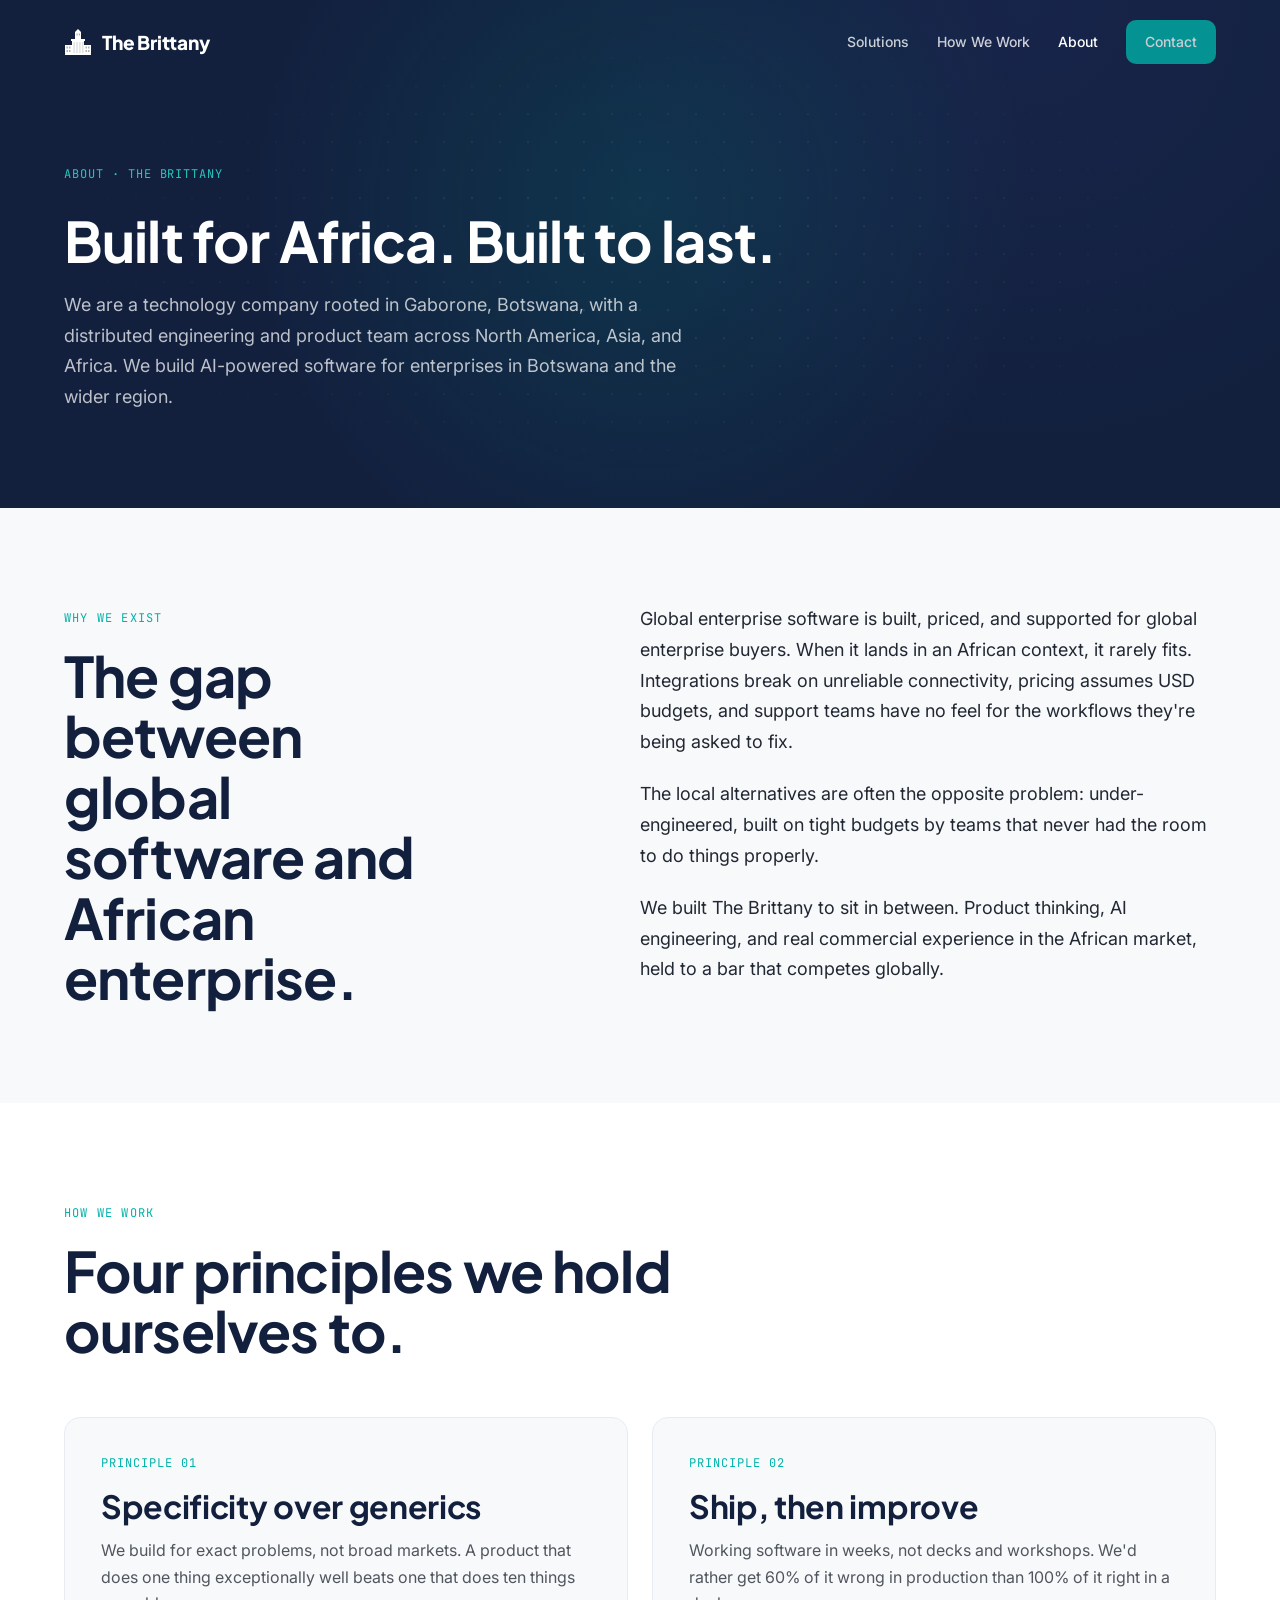
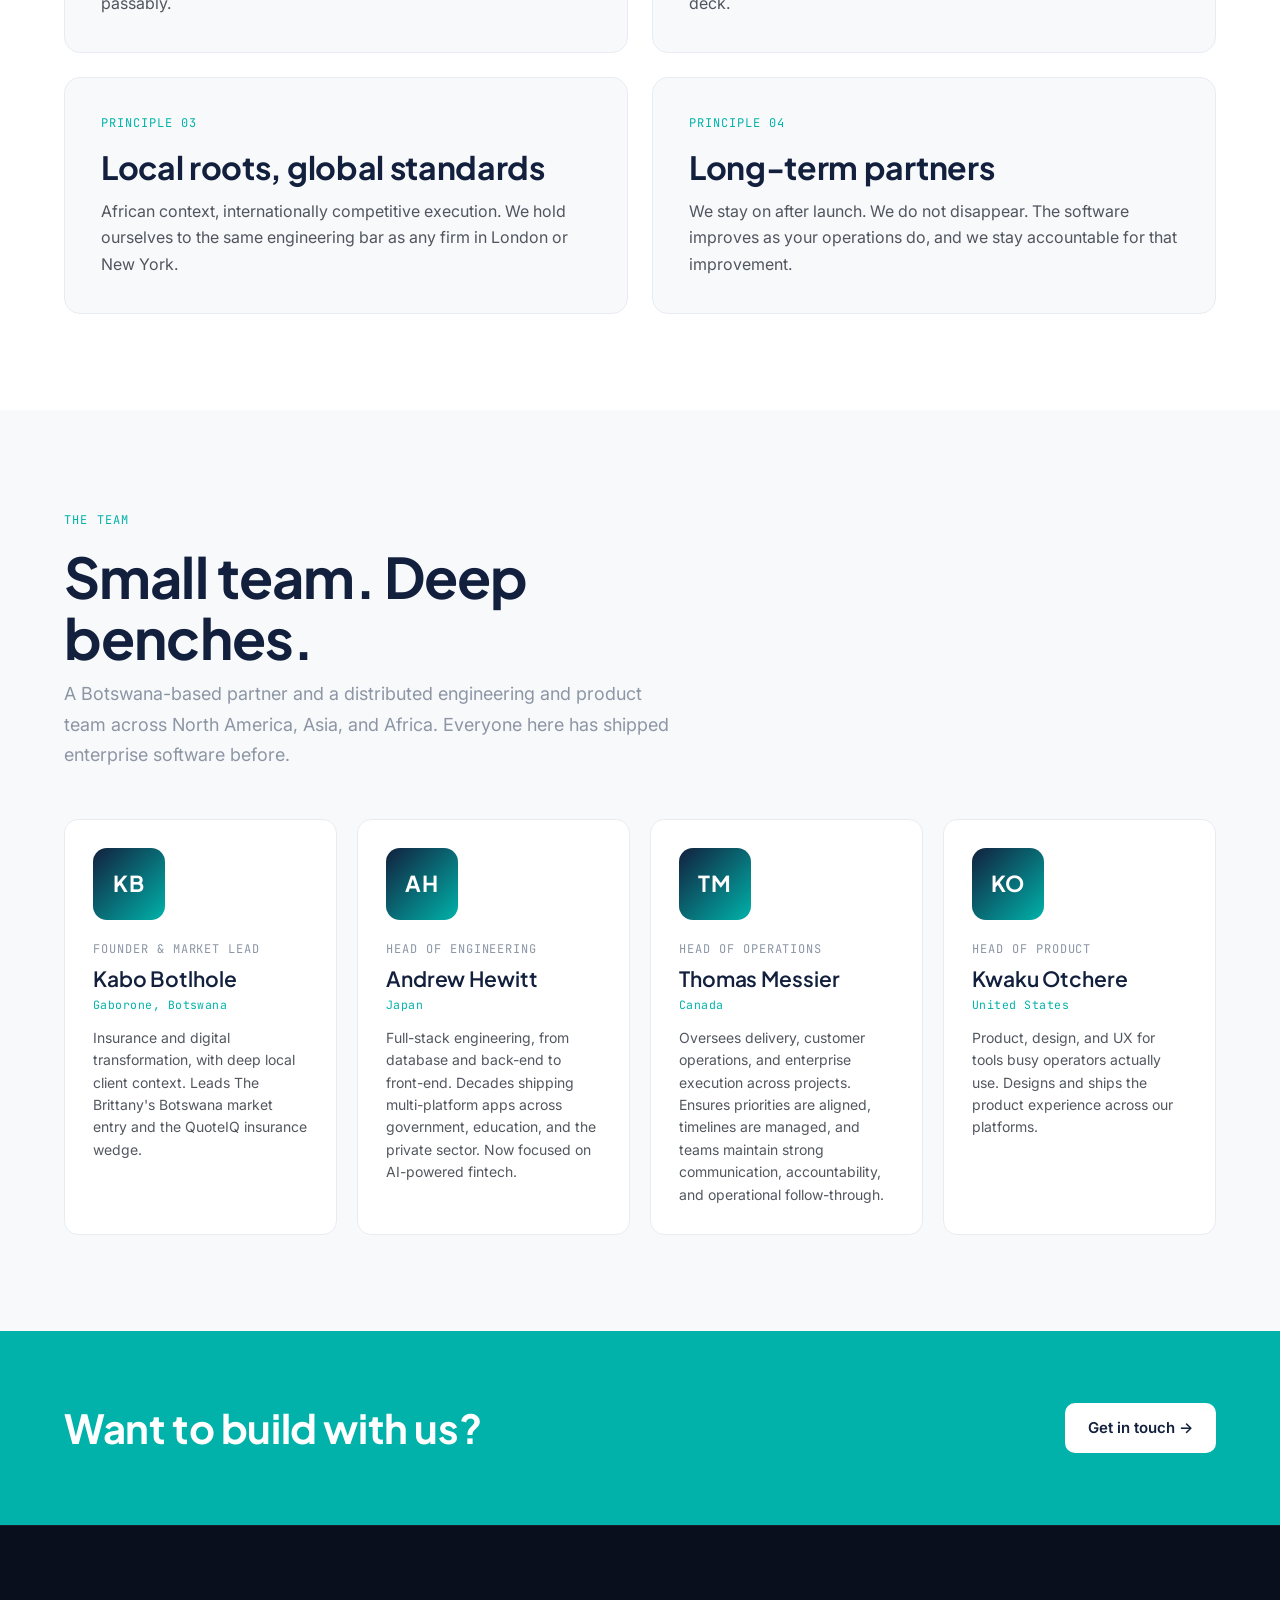
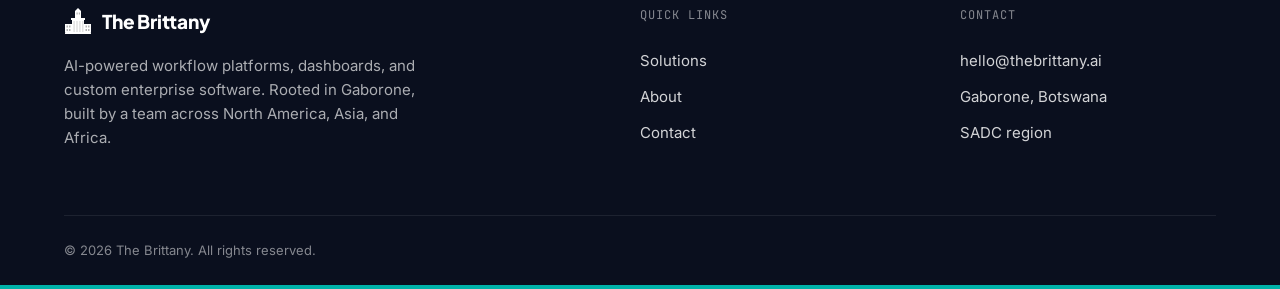
==== about/index.html @ 4e53f0f7 "convert site from in-browser jsx to static html pages" ====
<!doctype html>
<html lang="en">
<head>
<meta charset="utf-8" />
<meta name="viewport" content="width=device-width, initial-scale=1" />
<title>About | The Brittany</title>
<meta name="description" content="The Brittany is a technology company rooted in Gaborone, Botswana, with a distributed engineering and product team across North America, Asia, and Africa." />

<link rel="preconnect" href="https://fonts.googleapis.com">
<link rel="preconnect" href="https://fonts.gstatic.com" crossorigin>
<link href="https://fonts.googleapis.com/css2?family=Plus+Jakarta+Sans:wght@500;600;700;800&family=Inter:wght@400;500;600&family=JetBrains+Mono:wght@400;500&display=swap" rel="stylesheet">

<link rel="icon" href="/favicon.ico" sizes="any">
<link rel="icon" type="image/svg+xml" href="/favicon.svg">
<link rel="apple-touch-icon" href="/apple-touch-icon.png">

<link rel="stylesheet" href="/styles.css" />
<script>document.documentElement.classList.add('js');</script>
</head>
<body>
<a href="#main" class="skip-link">Skip to content</a>
<header class="navbar transparent" data-navbar>
  <div class="navbar-inner">
    <a href="/" class="nav-logo" style="white-space:nowrap"><svg width="28" height="28" viewBox="0 0 28 28" fill="none" xmlns="http://www.w3.org/2000/svg" aria-hidden="true"><rect x="1" y="25" width="26" height="2" rx="0.5" fill="currentColor"/><rect x="1" y="17" width="7" height="8" fill="currentColor"/><rect x="2.5" y="18.5" width="1.5" height="2" fill="black" opacity="0.3"/><rect x="5" y="18.5" width="1.5" height="2" fill="black" opacity="0.3"/><rect x="2.5" y="22" width="1.5" height="2" fill="black" opacity="0.3"/><rect x="5" y="22" width="1.5" height="2" fill="black" opacity="0.3"/><rect x="20" y="17" width="7" height="8" fill="currentColor"/><rect x="21.5" y="18.5" width="1.5" height="2" fill="black" opacity="0.3"/><rect x="24" y="18.5" width="1.5" height="2" fill="black" opacity="0.3"/><rect x="21.5" y="22" width="1.5" height="2" fill="black" opacity="0.3"/><rect x="24" y="22" width="1.5" height="2" fill="black" opacity="0.3"/><rect x="8" y="13" width="12" height="12" fill="currentColor"/><rect x="9.5" y="14" width="1.2" height="11" fill="black" opacity="0.15"/><rect x="12.4" y="14" width="1.2" height="11" fill="black" opacity="0.15"/><rect x="15.3" y="14" width="1.2" height="11" fill="black" opacity="0.15"/><rect x="18.2" y="14" width="1.2" height="11" fill="black" opacity="0.15"/><rect x="7" y="11" width="14" height="2" fill="currentColor"/><rect x="11" y="4" width="6" height="7" fill="currentColor"/><rect x="12.5" y="5.5" width="1.2" height="2" fill="black" opacity="0.3"/><rect x="14.8" y="5.5" width="1.2" height="2" fill="black" opacity="0.3"/><polygon points="14,1 17,4 11,4" fill="currentColor"/></svg><span>The Brittany</span></a>
    <nav class="nav-links" aria-label="Primary">
      <a href="/solutions/">Solutions</a>
      <a href="/#how">How We Work</a>
      <a href="/about/" class="active">About</a>
      <a href="/contact/" class="btn btn-primary" style="padding:10px 18px;font-size:14px">Contact</a>
    </nav>
    <button class="nav-hamburger" aria-label="Open menu" data-drawer-open><span></span><span></span><span></span></button>
  </div>
</header>
<div class="mobile-drawer" data-drawer>
  <div class="mobile-drawer-head">
    <div class="nav-logo" style="color:white"><svg width="28" height="28" viewBox="0 0 28 28" fill="none" xmlns="http://www.w3.org/2000/svg" aria-hidden="true"><rect x="1" y="25" width="26" height="2" rx="0.5" fill="currentColor"/><rect x="1" y="17" width="7" height="8" fill="currentColor"/><rect x="2.5" y="18.5" width="1.5" height="2" fill="black" opacity="0.3"/><rect x="5" y="18.5" width="1.5" height="2" fill="black" opacity="0.3"/><rect x="2.5" y="22" width="1.5" height="2" fill="black" opacity="0.3"/><rect x="5" y="22" width="1.5" height="2" fill="black" opacity="0.3"/><rect x="20" y="17" width="7" height="8" fill="currentColor"/><rect x="21.5" y="18.5" width="1.5" height="2" fill="black" opacity="0.3"/><rect x="24" y="18.5" width="1.5" height="2" fill="black" opacity="0.3"/><rect x="21.5" y="22" width="1.5" height="2" fill="black" opacity="0.3"/><rect x="24" y="22" width="1.5" height="2" fill="black" opacity="0.3"/><rect x="8" y="13" width="12" height="12" fill="currentColor"/><rect x="9.5" y="14" width="1.2" height="11" fill="black" opacity="0.15"/><rect x="12.4" y="14" width="1.2" height="11" fill="black" opacity="0.15"/><rect x="15.3" y="14" width="1.2" height="11" fill="black" opacity="0.15"/><rect x="18.2" y="14" width="1.2" height="11" fill="black" opacity="0.15"/><rect x="7" y="11" width="14" height="2" fill="currentColor"/><rect x="11" y="4" width="6" height="7" fill="currentColor"/><rect x="12.5" y="5.5" width="1.2" height="2" fill="black" opacity="0.3"/><rect x="14.8" y="5.5" width="1.2" height="2" fill="black" opacity="0.3"/><polygon points="14,1 17,4 11,4" fill="currentColor"/></svg><span>The Brittany</span></div>
    <button aria-label="Close menu" data-drawer-close style="width:36px;height:36px;color:white;font-size:22px">✕</button>
  </div>
  <nav class="mobile-drawer-nav">
    <a href="/solutions/">Solutions</a>
    <a href="/#how">How We Work</a>
    <a href="/about/">About</a>
    <a href="/contact/">Contact</a>
  </nav>
</div>
<main id="main">
<section class="bg-navy-900" style="position:relative;padding-top:160px;padding-bottom:96px;overflow:hidden">
  <div class="hero-bg"></div>
  <div class="container" style="position:relative;z-index:2">
    <div class="reveal"><span class="mono-label" style="color:var(--teal-400)">About · The Brittany</span></div>
    <div class="reveal" style="--reveal-delay:.08s"><h1 class="display-l" style="color:white;margin-top:24px;max-width:900px">Built for Africa. Built to last.</h1></div>
    <div class="reveal" style="--reveal-delay:.18s"><p class="body-l" style="color:rgba(255,255,255,0.72);max-width:640px;margin-top:20px">We are a technology company rooted in Gaborone, Botswana, with a distributed engineering and product team across North America, Asia, and Africa. We build AI-powered software for enterprises in Botswana and the wider region.</p></div>
  </div>
</section>

<section class="bg-gray-50">
  <div class="container">
    <div class="about-two-col">
      <div class="reveal">
        <div>
          <span class="eyebrow">Why we exist</span>
          <h2 class="display-l" style="color:var(--navy-900);max-width:400px">The gap between global software and African enterprise.</h2>
        </div>
      </div>
      <div class="reveal" style="--reveal-delay:.1s">
        <div style="display:flex;flex-direction:column;gap:22px">
          <p class="body-l">Global enterprise software is built, priced, and supported for global enterprise buyers. When it lands in an African context, it rarely fits. Integrations break on unreliable connectivity, pricing assumes USD budgets, and support teams have no feel for the workflows they're being asked to fix.</p>
          <p class="body-l">The local alternatives are often the opposite problem: under-engineered, built on tight budgets by teams that never had the room to do things properly.</p>
          <p class="body-l">We built The Brittany to sit in between. Product thinking, AI engineering, and real commercial experience in the African market, held to a bar that competes globally.</p>
        </div>
      </div>
    </div>
  </div>
</section>

<section class="bg-white">
  <div class="container">
    <div class="reveal">
      <span class="eyebrow">How we work</span>
      <h2 class="display-l" style="color:var(--navy-900);margin-bottom:56px;max-width:700px">Four principles we hold ourselves to.</h2>
    </div>
    <div class="values-grid">
      <div class="reveal">
        <div class="value-card">
          <div class="mono-label" style="color:var(--teal-500)">Principle 01</div>
          <h3 class="h2" style="color:var(--navy-900);margin:14px 0 12px">Specificity over generics</h3>
          <p style="color:var(--gray-800);opacity:0.78;line-height:1.65">We build for exact problems, not broad markets. A product that does one thing exceptionally well beats one that does ten things passably.</p>
        </div>
      </div>
      <div class="reveal" style="--reveal-delay:0.08s">
        <div class="value-card">
          <div class="mono-label" style="color:var(--teal-500)">Principle 02</div>
          <h3 class="h2" style="color:var(--navy-900);margin:14px 0 12px">Ship, then improve</h3>
          <p style="color:var(--gray-800);opacity:0.78;line-height:1.65">Working software in weeks, not decks and workshops. We'd rather get 60% of it wrong in production than 100% of it right in a deck.</p>
        </div>
      </div>
      <div class="reveal" style="--reveal-delay:0.16s">
        <div class="value-card">
          <div class="mono-label" style="color:var(--teal-500)">Principle 03</div>
          <h3 class="h2" style="color:var(--navy-900);margin:14px 0 12px">Local roots, global standards</h3>
          <p style="color:var(--gray-800);opacity:0.78;line-height:1.65">African context, internationally competitive execution. We hold ourselves to the same engineering bar as any firm in London or New York.</p>
        </div>
      </div>
      <div class="reveal" style="--reveal-delay:0.24s">
        <div class="value-card">
          <div class="mono-label" style="color:var(--teal-500)">Principle 04</div>
          <h3 class="h2" style="color:var(--navy-900);margin:14px 0 12px">Long-term partners</h3>
          <p style="color:var(--gray-800);opacity:0.78;line-height:1.65">We stay on after launch. We do not disappear. The software improves as your operations do, and we stay accountable for that improvement.</p>
        </div>
      </div>
    </div>
  </div>
</section>

<section class="bg-gray-50">
  <div class="container">
    <div class="reveal">
      <span class="eyebrow">The team</span>
      <h2 class="display-l" style="color:var(--navy-900);margin-bottom:12px;max-width:700px">Small team. Deep benches.</h2>
      <p class="body-l muted" style="max-width:620px;margin-bottom:48px">A Botswana-based partner and a distributed engineering and product team across North America, Asia, and Africa. Everyone here has shipped enterprise software before.</p>
    </div>
    <div class="team-grid">
      <div class="reveal">
        <div class="team-card">
          <div class="avatar" aria-hidden="true"><span>KB</span></div>
          <div class="mono-label muted" style="margin-top:20px">Founder &amp; Market Lead</div>
          <h3 class="h3" style="color:var(--navy-900);margin-top:6px;margin-bottom:4px">Kabo Botlhole</h3>
          <div style="font-family:var(--mono-font);font-size:11.5px;letter-spacing:0.04em;color:var(--teal-500);margin-bottom:12px">Gaborone, Botswana</div>
          <p style="font-size:14px;line-height:1.6;color:var(--gray-800);opacity:0.78">Insurance and digital transformation, with deep local client context. Leads The Brittany's Botswana market entry and the QuoteIQ insurance wedge.</p>
        </div>
      </div>
      <div class="reveal" style="--reveal-delay:0.06s">
        <div class="team-card">
          <div class="avatar" aria-hidden="true"><span>AH</span></div>
          <div class="mono-label muted" style="margin-top:20px">Head of Engineering</div>
          <h3 class="h3" style="color:var(--navy-900);margin-top:6px;margin-bottom:4px">Andrew Hewitt</h3>
          <div style="font-family:var(--mono-font);font-size:11.5px;letter-spacing:0.04em;color:var(--teal-500);margin-bottom:12px">Japan</div>
          <p style="font-size:14px;line-height:1.6;color:var(--gray-800);opacity:0.78">Full-stack engineering, from database and back-end to front-end. Decades shipping multi-platform apps across government, education, and the private sector. Now focused on AI-powered fintech.</p>
        </div>
      </div>
      <div class="reveal" style="--reveal-delay:0.12s">
        <div class="team-card">
          <div class="avatar" aria-hidden="true"><span>TM</span></div>
          <div class="mono-label muted" style="margin-top:20px">Head of Operations</div>
          <h3 class="h3" style="color:var(--navy-900);margin-top:6px;margin-bottom:4px">Thomas Messier</h3>
          <div style="font-family:var(--mono-font);font-size:11.5px;letter-spacing:0.04em;color:var(--teal-500);margin-bottom:12px">Canada</div>
          <p style="font-size:14px;line-height:1.6;color:var(--gray-800);opacity:0.78">Oversees delivery, customer operations, and enterprise execution across projects. Ensures priorities are aligned, timelines are managed, and teams maintain strong communication, accountability, and operational follow-through.</p>
        </div>
      </div>
      <div class="reveal" style="--reveal-delay:0.18s">
        <div class="team-card">
          <div class="avatar" aria-hidden="true"><span>KO</span></div>
          <div class="mono-label muted" style="margin-top:20px">Head of Product</div>
          <h3 class="h3" style="color:var(--navy-900);margin-top:6px;margin-bottom:4px">Kwaku Otchere</h3>
          <div style="font-family:var(--mono-font);font-size:11.5px;letter-spacing:0.04em;color:var(--teal-500);margin-bottom:12px">United States</div>
          <p style="font-size:14px;line-height:1.6;color:var(--gray-800);opacity:0.78">Product, design, and UX for tools busy operators actually use. Designs and ships the product experience across our platforms.</p>
        </div>
      </div>
    </div>
  </div>
</section>

<section class="bg-teal" style="padding:72px 0">
  <div class="container" style="display:flex;justify-content:space-between;align-items:center;flex-wrap:wrap;gap:20px">
    <div class="reveal"><h2 class="h1" style="color:white;max-width:640px">Want to build with us?</h2></div>
    <div class="reveal" style="--reveal-delay:.1s"><a href="/contact/" class="btn btn-white">Get in touch →</a></div>
  </div>
</section>
</main>
<footer class="footer">
  <div class="container">
    <div class="footer-grid">
      <div>
        <div class="nav-logo" style="color:white;margin-bottom:18px"><svg width="28" height="28" viewBox="0 0 28 28" fill="none" xmlns="http://www.w3.org/2000/svg" aria-hidden="true"><rect x="1" y="25" width="26" height="2" rx="0.5" fill="currentColor"/><rect x="1" y="17" width="7" height="8" fill="currentColor"/><rect x="2.5" y="18.5" width="1.5" height="2" fill="black" opacity="0.3"/><rect x="5" y="18.5" width="1.5" height="2" fill="black" opacity="0.3"/><rect x="2.5" y="22" width="1.5" height="2" fill="black" opacity="0.3"/><rect x="5" y="22" width="1.5" height="2" fill="black" opacity="0.3"/><rect x="20" y="17" width="7" height="8" fill="currentColor"/><rect x="21.5" y="18.5" width="1.5" height="2" fill="black" opacity="0.3"/><rect x="24" y="18.5" width="1.5" height="2" fill="black" opacity="0.3"/><rect x="21.5" y="22" width="1.5" height="2" fill="black" opacity="0.3"/><rect x="24" y="22" width="1.5" height="2" fill="black" opacity="0.3"/><rect x="8" y="13" width="12" height="12" fill="currentColor"/><rect x="9.5" y="14" width="1.2" height="11" fill="black" opacity="0.15"/><rect x="12.4" y="14" width="1.2" height="11" fill="black" opacity="0.15"/><rect x="15.3" y="14" width="1.2" height="11" fill="black" opacity="0.15"/><rect x="18.2" y="14" width="1.2" height="11" fill="black" opacity="0.15"/><rect x="7" y="11" width="14" height="2" fill="currentColor"/><rect x="11" y="4" width="6" height="7" fill="currentColor"/><rect x="12.5" y="5.5" width="1.2" height="2" fill="black" opacity="0.3"/><rect x="14.8" y="5.5" width="1.2" height="2" fill="black" opacity="0.3"/><polygon points="14,1 17,4 11,4" fill="currentColor"/></svg><span>The Brittany</span></div>
        <p style="max-width:360px;color:rgba(255,255,255,0.66);font-size:15px;line-height:1.6">AI-powered workflow platforms, dashboards, and custom enterprise software. Rooted in Gaborone, built by a team across North America, Asia, and Africa.</p>
      </div>
      <div>
        <h4>Quick Links</h4>
        <a href="/solutions/">Solutions</a>
        <a href="/about/">About</a>
        <a href="/contact/">Contact</a>
      </div>
      <div>
        <h4>Contact</h4>
        <a href="mailto:hello@thebrittany.ai">hello@thebrittany.ai</a>
        <div style="padding:6px 0;font-size:15px;color:rgba(255,255,255,0.82)">Gaborone, Botswana</div>
        <div style="padding:6px 0;font-size:15px;color:rgba(255,255,255,0.82)">SADC region</div>
      </div>
    </div>
    <div class="footer-bottom"><span>© 2026 The Brittany. All rights reserved.</span></div>
  </div>
  <div class="footer-accent-line"></div>
</footer>
<script src="/assets/site.js" defer></script>
</body>
</html>
---- styles.css ----
/* The Brittany — thebrittany.ai */
:root {
  --navy-950: #0A0F1E;
  --navy-900: #12203E;
  --navy-700: #1E3A5F;
  --teal-500: #00B2A9;
  --teal-400: #26C6BC;
  --teal-100: #E0F7F6;
  --amber-500: #E68C1E;
  --violet-500: #5856D6;
  --green-500: #2D9B5A;
  --gray-50: #F8F9FB;
  --gray-100: #E8ECF2;
  --gray-400: #8C96A5;
  --gray-800: #222833;
  --white: #FFFFFF;

  --display-font: 'Plus Jakarta Sans', -apple-system, system-ui, sans-serif;
  --body-font: 'Inter', -apple-system, system-ui, sans-serif;
  --mono-font: 'JetBrains Mono', ui-monospace, 'SF Mono', Menlo, monospace;
}

* { box-sizing: border-box; margin: 0; padding: 0; }

html { scroll-behavior: smooth; }

body {
  font-family: var(--body-font);
  font-size: 16px;
  line-height: 1.6;
  color: var(--gray-800);
  background: var(--white);
  -webkit-font-smoothing: antialiased;
  -moz-osx-font-smoothing: grayscale;
}

a { color: inherit; text-decoration: none; }
button { font-family: inherit; border: none; background: none; cursor: pointer; color: inherit; }
input, textarea, select { font-family: inherit; font-size: inherit; color: inherit; }
img { max-width: 100%; display: block; }

/* Typography */
.mono-label {
  font-family: var(--mono-font);
  font-size: 12px;
  letter-spacing: 0.08em;
  text-transform: uppercase;
  font-weight: 400;
}

.display-xl {
  font-family: var(--display-font);
  font-weight: 800;
  font-size: clamp(44px, 7vw, 88px);
  line-height: 1.04;
  letter-spacing: -0.02em;
}
.display-l {
  font-family: var(--display-font);
  font-weight: 700;
  font-size: clamp(36px, 5vw, 56px);
  line-height: 1.08;
  letter-spacing: -0.015em;
}
.h1 {
  font-family: var(--display-font);
  font-weight: 700;
  font-size: clamp(30px, 3.5vw, 40px);
  line-height: 1.15;
  letter-spacing: -0.01em;
}
.h2 {
  font-family: var(--display-font);
  font-weight: 700;
  font-size: clamp(24px, 2.6vw, 32px);
  line-height: 1.2;
  letter-spacing: -0.01em;
}
.h3 {
  font-family: var(--display-font);
  font-weight: 600;
  font-size: 21px;
  line-height: 1.3;
  letter-spacing: -0.005em;
}
.body-l { font-size: 18px; line-height: 1.7; }

/* Layout */
.container {
  max-width: 1200px;
  margin: 0 auto;
  padding: 0 24px;
}
@media (min-width: 768px) { .container { padding: 0 48px; } }
@media (min-width: 1280px) { .container { padding: 0 24px; } }

section { padding: 64px 0; }
@media (min-width: 768px) { section { padding: 96px 0; } }

/* Surfaces */
.bg-navy-950 { background: var(--navy-950); color: var(--white); }
.bg-navy-900 { background: var(--navy-900); color: var(--white); }
.bg-navy-700 { background: var(--navy-700); color: var(--white); }
.bg-gray-50 { background: var(--gray-50); }
.bg-white { background: var(--white); }
.bg-teal { background: var(--teal-500); color: var(--white); }

/* Buttons */
.btn {
  display: inline-flex;
  align-items: center;
  gap: 8px;
  padding: 12px 22px;
  border-radius: 10px;
  font-weight: 600;
  font-size: 15px;
  transition: transform .2s ease-out, background-color .2s ease-out, color .2s ease-out, border-color .2s ease-out, box-shadow .2s ease-out;
  cursor: pointer;
  white-space: nowrap;
  border: 1px solid transparent;
}
.btn:active { transform: scale(0.98); }
.btn-primary {
  background: var(--teal-500);
  color: var(--white);
}
.btn-primary:hover { background: var(--teal-400); transform: scale(1.02); }
.btn-secondary {
  border: 1px solid rgba(255,255,255,0.18);
  color: var(--white);
  background: transparent;
}
.btn-secondary:hover { background: rgba(255,255,255,0.06); transform: scale(1.02); }
.btn-secondary-light {
  border: 1px solid var(--gray-100);
  color: var(--navy-900);
  background: transparent;
}
.btn-secondary-light:hover { background: var(--gray-50); }
.btn-white {
  background: var(--white);
  color: var(--navy-900);
}
.btn-white:hover { transform: scale(1.02); }
.btn-ghost {
  color: var(--teal-500);
  padding: 0;
  background: transparent;
}
.btn-ghost:hover { color: var(--teal-400); }

/* Chips */
.chip {
  display: inline-flex;
  align-items: center;
  gap: 6px;
  padding: 6px 12px;
  border-radius: 999px;
  font-family: var(--mono-font);
  font-size: 11.5px;
  letter-spacing: 0.06em;
  text-transform: uppercase;
  background: rgba(255,255,255,0.06);
  border: 1px solid rgba(255,255,255,0.1);
  color: rgba(255,255,255,0.78);
}
.chip .dot {
  width: 6px; height: 6px; border-radius: 50%;
}

/* Cards */
.card {
  background: var(--white);
  border: 1px solid var(--gray-100);
  border-radius: 16px;
  padding: 32px;
  transition: transform .25s ease-out, box-shadow .25s ease-out, border-color .25s ease-out;
  box-shadow: 0 1px 2px rgba(10,15,30,0.04);
}
.card:hover { box-shadow: 0 18px 40px -20px rgba(10,15,30,0.22); transform: translateY(-2px); }

/* Navbar */
.navbar {
  position: fixed; top: 0; left: 0; right: 0;
  z-index: 100;
  transition: background-color .3s ease-out, backdrop-filter .3s ease-out, border-color .3s ease-out, color .3s ease-out;
  border-bottom: 1px solid transparent;
}
.navbar-inner {
  max-width: 1200px;
  margin: 0 auto;
  padding: 18px 24px;
  display: flex;
  align-items: center;
  justify-content: space-between;
}
@media (min-width: 768px) { .navbar-inner { padding: 20px 48px; } }
@media (min-width: 1280px) { .navbar-inner { padding: 20px 24px; } }

.navbar.transparent { color: var(--white); }
.navbar.solid {
  background: rgba(255,255,255,0.86);
  backdrop-filter: saturate(180%) blur(14px);
  -webkit-backdrop-filter: saturate(180%) blur(14px);
  border-bottom-color: var(--gray-100);
  color: var(--navy-900);
}

.nav-logo {
  font-family: var(--display-font);
  font-weight: 800;
  font-size: 19px;
  letter-spacing: -0.01em;
  display: inline-flex; align-items: center; gap: 10px;
}
.nav-logo-mark {
  width: 22px; height: 22px; border-radius: 6px;
  background: var(--teal-500);
  position: relative;
}
.nav-logo-mark::after {
  content: ""; position: absolute; inset: 5px;
  border-radius: 3px; background: var(--navy-950);
}
.navbar.solid .nav-logo-mark::after { background: var(--navy-950); }

.nav-links {
  display: none;
  gap: 28px;
  align-items: center;
}
@media (min-width: 768px) { .nav-links { display: flex; } }
.nav-links a {
  font-size: 14px;
  font-weight: 500;
  opacity: 0.78;
  transition: opacity .2s;
}
.nav-links a:hover { opacity: 1; }
.nav-links a.active { opacity: 1; }

.nav-hamburger {
  display: inline-flex; flex-direction: column; gap: 5px;
  width: 36px; height: 36px;
  align-items: center; justify-content: center;
}
@media (min-width: 768px) { .nav-hamburger { display: none; } }
.nav-hamburger span { display: block; width: 20px; height: 1.5px; background: currentColor; transition: transform .3s, opacity .3s; }

/* Mobile drawer */
.mobile-drawer {
  position: fixed; inset: 0;
  background: var(--navy-950); color: var(--white);
  z-index: 200;
  display: flex; flex-direction: column;
  padding: 24px;
  transform: translateY(-100%);
  transition: transform .35s ease-out;
}
.mobile-drawer.open { transform: translateY(0); }
.mobile-drawer-head {
  display: flex; justify-content: space-between; align-items: center;
  margin-bottom: 48px;
}
.mobile-drawer-nav {
  display: flex; flex-direction: column; gap: 24px;
}
.mobile-drawer-nav a {
  font-family: var(--display-font);
  font-weight: 600;
  font-size: 32px;
}

/* Footer */
.footer {
  background: var(--navy-950);
  color: rgba(255,255,255,0.72);
  padding: 80px 0 0;
  border-top: 1px solid rgba(255,255,255,0.06);
}
.footer-grid {
  display: grid;
  grid-template-columns: 1fr;
  gap: 48px;
  padding-bottom: 64px;
}
@media (min-width: 768px) {
  .footer-grid { grid-template-columns: 2fr 1fr 1fr; gap: 64px; }
}
.footer h4 {
  font-family: var(--mono-font);
  font-size: 12px;
  letter-spacing: 0.08em;
  text-transform: uppercase;
  color: rgba(255,255,255,0.5);
  margin-bottom: 18px;
  font-weight: 400;
}
.footer a { color: rgba(255,255,255,0.82); display: block; padding: 6px 0; font-size: 15px; }
.footer a:hover { color: var(--teal-400); }
.footer-bottom {
  border-top: 1px solid rgba(255,255,255,0.08);
  padding: 24px 0;
  display: flex; justify-content: space-between; align-items: center;
  flex-wrap: wrap; gap: 12px;
  font-size: 13px;
  color: rgba(255,255,255,0.5);
}
.footer-accent-line {
  height: 4px;
  background: var(--teal-500);
}

/* Dot grid hero background */
.hero-bg {
  position: absolute; inset: 0;
  pointer-events: none;
  background:
    radial-gradient(circle at 50% 40%, rgba(0,178,169,0.14), transparent 55%),
    radial-gradient(circle at 80% 0%, rgba(88,86,214,0.08), transparent 40%);
  overflow: hidden;
}
.hero-bg::before {
  content: "";
  position: absolute; inset: 0;
  background-image: radial-gradient(rgba(255,255,255,0.08) 1px, transparent 1px);
  background-size: 28px 28px;
  background-position: center;
  mask-image: radial-gradient(ellipse at center, black 20%, transparent 70%);
  -webkit-mask-image: radial-gradient(ellipse at center, black 20%, transparent 70%);
}

/* Reveal animations — only hidden when JS is active, so content stays
   visible if JS fails or is disabled (progressive enhancement). */
.js .reveal {
  opacity: 0;
  transform: translateY(24px);
  transition: opacity .7s ease-out, transform .7s ease-out;
  transition-delay: var(--reveal-delay, 0s);
}
.js .reveal.in { opacity: 1; transform: translateY(0); }

@media (prefers-reduced-motion: reduce) {
  .reveal { opacity: 1; transform: none; transition: none; }
  * { animation: none !important; transition: none !important; }
}

/* Utility */
.eyebrow {
  font-family: var(--mono-font);
  font-size: 12px;
  letter-spacing: 0.1em;
  text-transform: uppercase;
  color: var(--teal-500);
  margin-bottom: 16px;
  display: inline-block;
}
.eyebrow.light { color: var(--teal-400); }

.muted { color: var(--gray-400); }
.muted-light { color: rgba(255,255,255,0.62); }

/* Forms */
.form-field { display: flex; flex-direction: column; gap: 6px; margin-bottom: 18px; }
.form-field label {
  font-family: var(--mono-font);
  font-size: 11px;
  letter-spacing: 0.08em;
  text-transform: uppercase;
  color: var(--gray-400);
  font-weight: 500;
}
.form-field input, .form-field textarea, .form-field select {
  border: 1px solid var(--gray-100);
  border-radius: 10px;
  padding: 14px 16px;
  background: var(--white);
  font-size: 15px;
  color: var(--gray-800);
  transition: border-color .2s, box-shadow .2s;
  outline: none;
}
.form-field textarea { min-height: 140px; resize: vertical; }
.form-field input:focus, .form-field textarea:focus, .form-field select:focus {
  border-color: var(--teal-500);
  box-shadow: 0 0 0 3px rgba(0,178,169,0.15);
}
.form-field .err {
  color: #C0392B;
  font-size: 12.5px;
  font-family: var(--mono-font);
}

/* Selections */
::selection { background: var(--teal-500); color: white; }

/* Skip link */
.skip-link {
  position: absolute;
  left: -9999px;
  top: 0;
  background: var(--navy-950);
  color: var(--white);
  padding: 12px 16px;
  z-index: 999;
}
.skip-link:focus { left: 8px; top: 8px; }

/* ============================================================
   Page components — moved out of the old in-JSX <style> blocks
   ============================================================ */

/* Home — proof strip */
.proof-strip { display: flex; flex-wrap: wrap; align-items: center; justify-content: center; gap: 12px 18px; }
.proof-item { color: rgba(255,255,255,0.82); letter-spacing: 0.06em; white-space: nowrap; }
.proof-sep { color: var(--teal-500); }

/* Home — problem */
.problem-grid { display: grid; grid-template-columns: 1fr; gap: 48px; }
@media (min-width: 900px) { .problem-grid { grid-template-columns: 1fr 1.1fr; gap: 96px; } }

/* Home — solutions */
.solutions-grid { display: grid; grid-template-columns: 1fr; gap: 20px; }
@media (min-width: 900px) { .solutions-grid { grid-template-columns: 1fr 1fr; gap: 24px; } }
.hoverable-card:hover { transform: translateY(-3px); }
.dont-see {
  margin-top: 48px; padding: 36px;
  border: 1px solid var(--gray-100); border-radius: 16px;
  background: var(--gray-50);
  display: flex; flex-direction: column; gap: 24px; align-items: flex-start;
}
@media (min-width: 800px) {
  .dont-see { flex-direction: row; justify-content: space-between; align-items: center; padding: 40px 44px; }
}

/* Home — selected work */
.work-grid { display: grid; grid-template-columns: 1fr; gap: 20px; margin-top: 56px; }
@media (min-width: 900px) {
  .work-grid { grid-template-columns: 1fr 1fr; gap: 24px; }
  .work-card.featured { grid-column: 1 / -1; }
}
.work-card {
  background: var(--gray-50); border: 1px solid var(--gray-100);
  border-radius: 16px; padding: 32px; height: 100%;
  display: flex; flex-direction: column;
}
.work-card.featured { background: white; border-color: var(--teal-100); box-shadow: 0 18px 40px -28px rgba(0,178,169,0.4); }
.work-card-head { display: flex; align-items: center; gap: 12px; }
.work-flag {
  font-family: var(--mono-font); font-size: 10.5px; letter-spacing: 0.08em;
  text-transform: uppercase; color: var(--teal-500); background: var(--teal-100);
  padding: 4px 9px; border-radius: 999px;
}
.work-row { margin-bottom: 16px; }
.work-row-label {
  display: block; font-family: var(--mono-font); font-size: 11px;
  letter-spacing: 0.08em; text-transform: uppercase; color: var(--gray-400); margin-bottom: 5px;
}
.work-row p { color: var(--gray-800); opacity: 0.84; font-size: 14.5px; line-height: 1.6; }
.work-chips { display: flex; flex-wrap: wrap; gap: 8px; margin: 4px 0 20px; }
.work-chip {
  font-family: var(--mono-font); font-size: 11.5px; letter-spacing: 0.03em;
  padding: 6px 10px; border-radius: 6px; border: 1px solid var(--gray-100);
  background: white; color: var(--gray-800);
}
.work-proof {
  margin-top: auto; padding-top: 18px; border-top: 1px solid var(--gray-100);
  font-size: 13.5px; line-height: 1.6; color: var(--gray-400); font-style: italic;
}

/* Home — how we work */
.stepper { display: grid; grid-template-columns: 1fr; gap: 28px; }
@media (min-width: 900px) { .stepper { grid-template-columns: repeat(5, 1fr); gap: 20px; } }
.step { position: relative; padding-top: 20px; }
.step::before { content: ""; position: absolute; top: 0; left: 0; right: 0; height: 1px; background: rgba(255,255,255,0.14); }
.step::after { content: ""; position: absolute; top: -3px; left: 0; width: 28px; height: 5px; background: var(--teal-500); }
.step-num { color: var(--teal-400); letter-spacing: 0.14em; }

/* Home — stats */
.stats-grid { display: grid; grid-template-columns: 1fr 1fr; gap: 32px; border-top: 1px solid var(--gray-100); padding-top: 48px; }
@media (min-width: 900px) { .stats-grid { grid-template-columns: repeat(4, 1fr); gap: 40px; } }
.stat-cell { border-left: 1px solid var(--gray-100); padding-left: 20px; text-align: center; }
.stat-cell:first-child { border-left: none; padding-left: 0; }
@media (max-width: 899px) { .stat-cell:nth-child(3) { border-left: none; padding-left: 0; } }
.stat-num {
  font-family: var(--display-font); font-weight: 700;
  font-size: clamp(40px, 5.4vw, 64px); line-height: 1;
  color: var(--teal-500); letter-spacing: -0.015em;
}

/* Home — CTA grid */
#cta-grid { display: grid; grid-template-columns: 1fr; gap: 32px; align-items: center; }
@media (min-width: 900px) { #cta-grid { grid-template-columns: 1.4fr 1fr; } }

/* Solutions overview — blocks */
.solution-block-grid { display: grid; grid-template-columns: 1fr; gap: 56px; }
@media (min-width: 1000px) { .solution-block-grid { grid-template-columns: 0.9fr 1.3fr; gap: 96px; } }
.flow-row { display: grid; grid-template-columns: 1fr 1fr; gap: 20px; position: relative; }
@media (min-width: 700px) { .flow-row { grid-template-columns: repeat(4, 1fr); gap: 14px; } }
.flow-step { position: relative; padding-top: 18px; border-top: 1px solid var(--gray-100); }
.bg-navy-900 .flow-step, .bg-navy-950 .flow-step { border-top-color: rgba(255,255,255,0.12); }
.flow-step .flow-num { font-family: var(--mono-font); font-size: 12px; letter-spacing: 0.1em; margin-bottom: 8px; font-weight: 500; }
.flow-step .flow-title { font-family: var(--display-font); font-weight: 600; font-size: 16px; margin-bottom: 6px; }
.flow-step .flow-desc { font-size: 13px; line-height: 1.55; }
.flow-arrow { display: none; position: absolute; right: -11px; top: 30px; opacity: 0.35; }

/* Solution detail */
.detail-two-col { display: grid; grid-template-columns: 1fr; gap: 48px; }
@media (min-width: 900px) { .detail-two-col { grid-template-columns: 1fr 1.3fr; gap: 80px; } }
.detail-flow { display: grid; grid-template-columns: 1fr; gap: 18px; }
@media (min-width: 700px) { .detail-flow { grid-template-columns: repeat(4, 1fr); gap: 18px; } }
.detail-flow-card { padding: 28px; border: 1px solid var(--gray-100); background: white; border-radius: 14px; height: 100%; }
.detail-three-col { display: grid; grid-template-columns: 1fr; gap: 18px; }
@media (min-width: 800px) { .detail-three-col { grid-template-columns: repeat(3, 1fr); gap: 20px; } }
.detail-info-card { padding: 28px; background: var(--gray-50); border-radius: 14px; height: 100%; }
.proofpoint-grid { display: grid; grid-template-columns: 1fr; gap: 40px; }
@media (min-width: 900px) { .proofpoint-grid { grid-template-columns: 1.1fr 0.9fr; gap: 72px; align-items: start; } }

/* About */
.about-two-col { display: grid; grid-template-columns: 1fr; gap: 48px; }
@media (min-width: 900px) { .about-two-col { grid-template-columns: 1fr 1.2fr; gap: 96px; } }
.values-grid { display: grid; grid-template-columns: 1fr; gap: 20px; }
@media (min-width: 800px) { .values-grid { grid-template-columns: 1fr 1fr; gap: 24px; } }
.value-card { padding: 36px; border: 1px solid var(--gray-100); border-radius: 16px; background: var(--gray-50); height: 100%; }
.team-grid { display: grid; grid-template-columns: 1fr 1fr; gap: 20px; }
@media (min-width: 800px) { .team-grid { grid-template-columns: repeat(4, 1fr); } }
.team-card { padding: 28px; background: white; border: 1px solid var(--gray-100); border-radius: 14px; display: flex; flex-direction: column; height: 100%; }
.avatar {
  width: 72px; height: 72px; border-radius: 14px;
  background: linear-gradient(135deg, var(--navy-900), var(--teal-500));
  display: flex; align-items: center; justify-content: center;
  color: white; font-family: var(--display-font); font-weight: 700; font-size: 22px; letter-spacing: 0.04em;
}

/* Contact */
.contact-grid { display: grid; grid-template-columns: 1fr; gap: 56px; padding-bottom: 40px; }
@media (min-width: 900px) { .contact-grid { grid-template-columns: 1fr 1.2fr; gap: 80px; } }
.contact-form-wrap {
  background: white; border: 1px solid var(--gray-100);
  border-radius: 16px; padding: 36px; box-shadow: 0 1px 2px rgba(10,15,30,0.04);
}
.name-row { display: grid; grid-template-columns: 1fr 1fr; gap: 16px; }
@media (max-width: 500px) { .name-row { grid-template-columns: 1fr; } }

/* Page transition */
.page-transition { animation: pageIn .4s ease-out; }
@keyframes pageIn {
  from { opacity: 0; transform: translateY(8px); }
  to { opacity: 1; transform: translateY(0); }
}
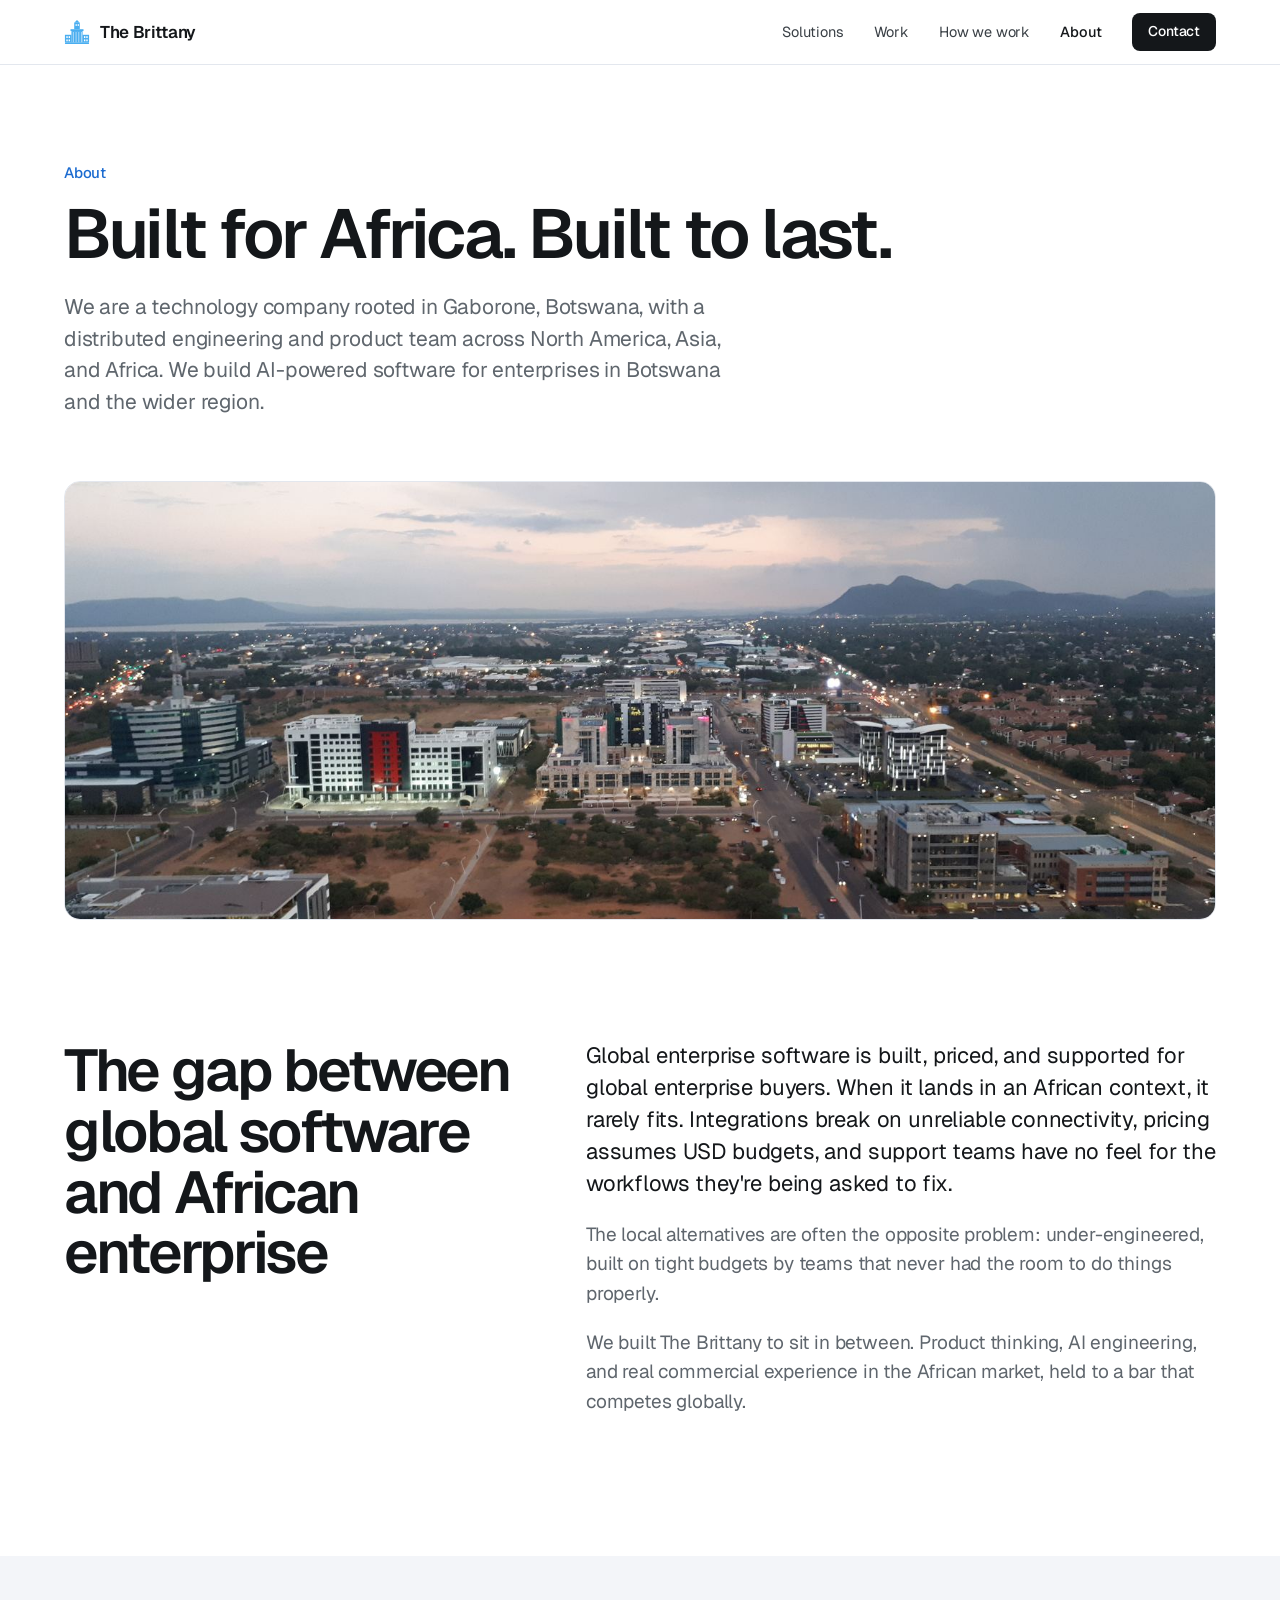
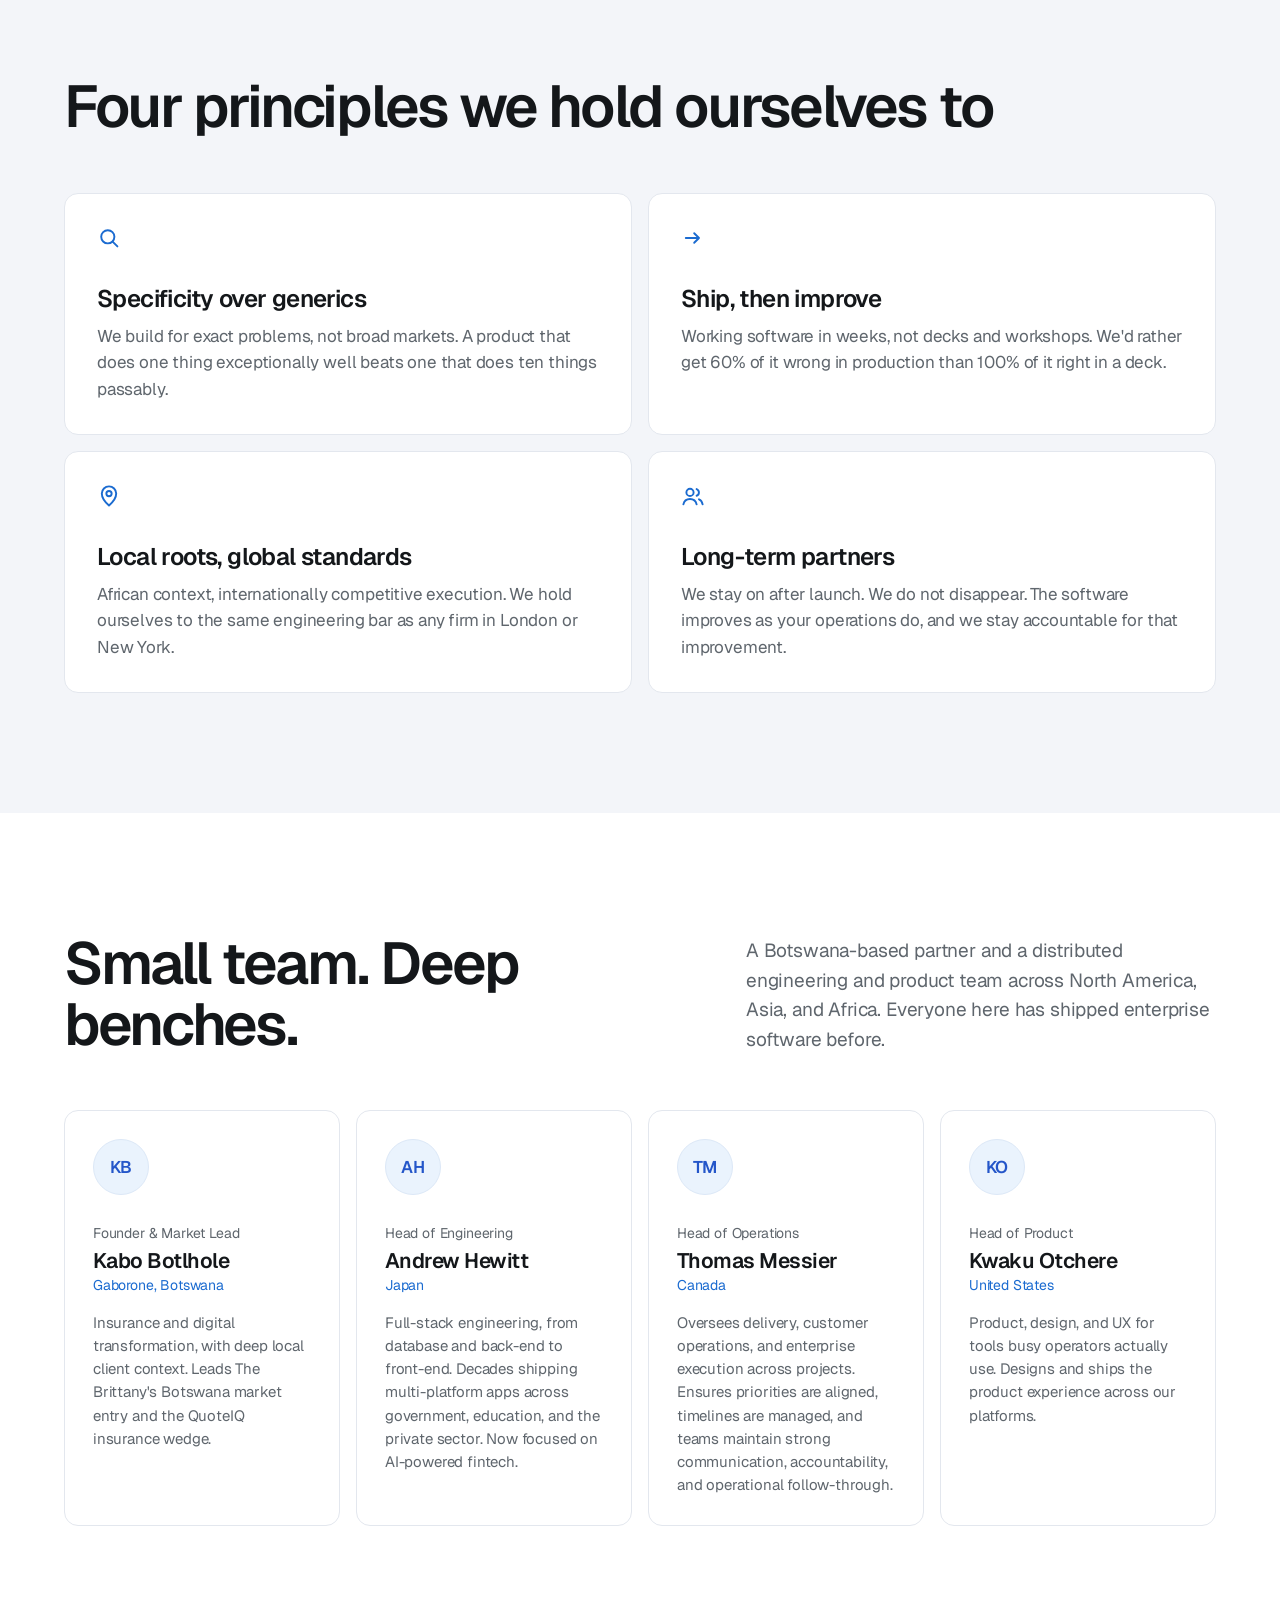
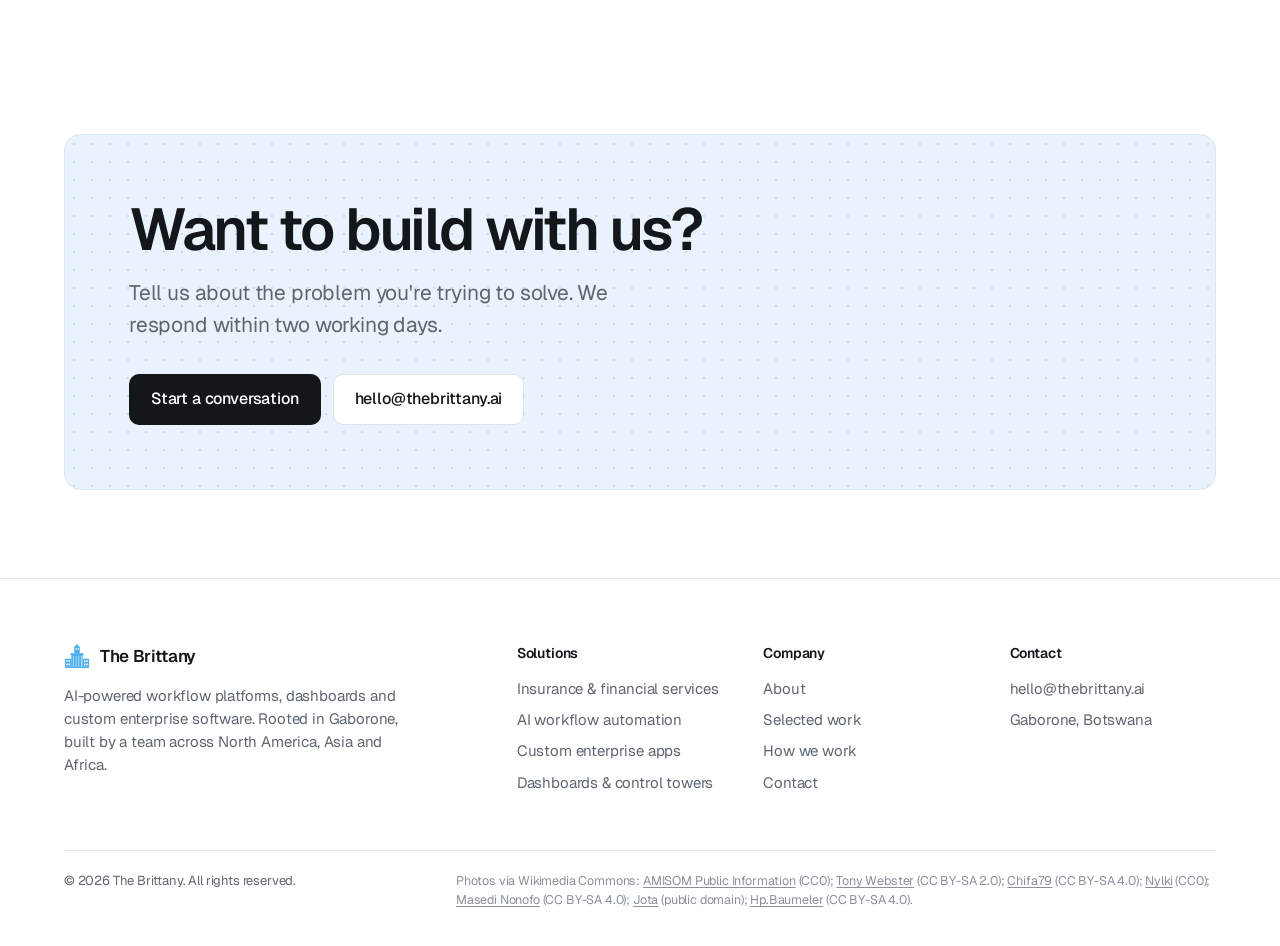
==== commit 10838116: "Redesign site with light, flat, product-led look New visual system across all pages: light sky-blue " ====
--- a/about/index.html
+++ b/about/index.html
@@ -5,192 +5,91 @@
 <meta name="viewport" content="width=device-width, initial-scale=1" />
 <title>About | The Brittany</title>
 <meta name="description" content="The Brittany is a technology company rooted in Gaborone, Botswana, with a distributed engineering and product team across North America, Asia, and Africa." />
+<meta name="theme-color" content="#ffffff" />
 
 <link rel="preconnect" href="https://fonts.googleapis.com">
 <link rel="preconnect" href="https://fonts.gstatic.com" crossorigin>
-<link href="https://fonts.googleapis.com/css2?family=Plus+Jakarta+Sans:wght@500;600;700;800&family=Inter:wght@400;500;600&family=JetBrains+Mono:wght@400;500&display=swap" rel="stylesheet">
+<link href="https://fonts.googleapis.com/css2?family=Geist:wght@400..700&family=Inter:wght@400..700&display=swap" rel="stylesheet">
 
 <link rel="icon" href="/favicon.ico" sizes="any">
 <link rel="icon" type="image/svg+xml" href="/favicon.svg">
 <link rel="apple-touch-icon" href="/apple-touch-icon.png">
 
 <link rel="stylesheet" href="/styles.css" />
-<script>document.documentElement.classList.add('js');</script>
+<script src="/assets/site.js" defer></script>
 </head>
 <body>
 <a href="#main" class="skip-link">Skip to content</a>
-<header class="navbar transparent" data-navbar>
-  <div class="navbar-inner">
-    <a href="/" class="nav-logo" style="white-space:nowrap"><svg width="28" height="28" viewBox="0 0 28 28" fill="none" xmlns="http://www.w3.org/2000/svg" aria-hidden="true"><rect x="1" y="25" width="26" height="2" rx="0.5" fill="currentColor"/><rect x="1" y="17" width="7" height="8" fill="currentColor"/><rect x="2.5" y="18.5" width="1.5" height="2" fill="black" opacity="0.3"/><rect x="5" y="18.5" width="1.5" height="2" fill="black" opacity="0.3"/><rect x="2.5" y="22" width="1.5" height="2" fill="black" opacity="0.3"/><rect x="5" y="22" width="1.5" height="2" fill="black" opacity="0.3"/><rect x="20" y="17" width="7" height="8" fill="currentColor"/><rect x="21.5" y="18.5" width="1.5" height="2" fill="black" opacity="0.3"/><rect x="24" y="18.5" width="1.5" height="2" fill="black" opacity="0.3"/><rect x="21.5" y="22" width="1.5" height="2" fill="black" opacity="0.3"/><rect x="24" y="22" width="1.5" height="2" fill="black" opacity="0.3"/><rect x="8" y="13" width="12" height="12" fill="currentColor"/><rect x="9.5" y="14" width="1.2" height="11" fill="black" opacity="0.15"/><rect x="12.4" y="14" width="1.2" height="11" fill="black" opacity="0.15"/><rect x="15.3" y="14" width="1.2" height="11" fill="black" opacity="0.15"/><rect x="18.2" y="14" width="1.2" height="11" fill="black" opacity="0.15"/><rect x="7" y="11" width="14" height="2" fill="currentColor"/><rect x="11" y="4" width="6" height="7" fill="currentColor"/><rect x="12.5" y="5.5" width="1.2" height="2" fill="black" opacity="0.3"/><rect x="14.8" y="5.5" width="1.2" height="2" fill="black" opacity="0.3"/><polygon points="14,1 17,4 11,4" fill="currentColor"/></svg><span>The Brittany</span></a>
-    <nav class="nav-links" aria-label="Primary">
-      <a href="/solutions/">Solutions</a>
-      <a href="/#how">How We Work</a>
-      <a href="/about/" class="active">About</a>
-      <a href="/contact/" class="btn btn-primary" style="padding:10px 18px;font-size:14px">Contact</a>
-    </nav>
-    <button class="nav-hamburger" aria-label="Open menu" data-drawer-open><span></span><span></span><span></span></button>
+<header class="nav">
+  <div class="container">
+    <a class="logo" href="/" aria-label="The Brittany home"><svg class="mark" width="26" height="26" viewBox="0 0 28 28" aria-hidden="true"><rect x="1" y="25" width="26" height="2" rx=".5" fill="currentColor"/><rect x="1" y="17" width="7" height="8" fill="currentColor"/><rect x="2.5" y="18.5" width="1.5" height="2" fill="#fff" opacity="1"/><rect x="5" y="18.5" width="1.5" height="2" fill="#fff" opacity="1"/><rect x="2.5" y="22" width="1.5" height="2" fill="#fff" opacity="1"/><rect x="5" y="22" width="1.5" height="2" fill="#fff" opacity="1"/><rect x="20" y="17" width="7" height="8" fill="currentColor"/><rect x="21.5" y="18.5" width="1.5" height="2" fill="#fff" opacity="1"/><rect x="24" y="18.5" width="1.5" height="2" fill="#fff" opacity="1"/><rect x="21.5" y="22" width="1.5" height="2" fill="#fff" opacity="1"/><rect x="24" y="22" width="1.5" height="2" fill="#fff" opacity="1"/><rect x="8" y="13" width="12" height="12" fill="currentColor"/><rect x="9.5" y="14" width="1.2" height="11" fill="#fff" opacity="0.5"/><rect x="12.4" y="14" width="1.2" height="11" fill="#fff" opacity="0.5"/><rect x="15.3" y="14" width="1.2" height="11" fill="#fff" opacity="0.5"/><rect x="18.2" y="14" width="1.2" height="11" fill="#fff" opacity="0.5"/><rect x="7" y="11" width="14" height="2" fill="currentColor"/><rect x="11" y="4" width="6" height="7" fill="currentColor"/><rect x="12.5" y="5.5" width="1.2" height="2" fill="#fff" opacity="1"/><rect x="14.8" y="5.5" width="1.2" height="2" fill="#fff" opacity="1"/><polygon points="14,1 17,4 11,4" fill="currentColor"/></svg><span>The Brittany</span></a>
+    <nav class="nav-links" aria-label="Primary"><a href="/solutions/">Solutions</a><a href="/#work">Work</a><a href="/#how">How we work</a><a href="/about/" aria-current="page">About</a><a class="btn btn-sm" href="/contact/">Contact</a></nav>
+    <button class="nav-toggle" type="button" aria-label="Open menu" aria-expanded="false" data-drawer-open><span></span></button>
   </div>
 </header>
-<div class="mobile-drawer" data-drawer>
-  <div class="mobile-drawer-head">
-    <div class="nav-logo" style="color:white"><svg width="28" height="28" viewBox="0 0 28 28" fill="none" xmlns="http://www.w3.org/2000/svg" aria-hidden="true"><rect x="1" y="25" width="26" height="2" rx="0.5" fill="currentColor"/><rect x="1" y="17" width="7" height="8" fill="currentColor"/><rect x="2.5" y="18.5" width="1.5" height="2" fill="black" opacity="0.3"/><rect x="5" y="18.5" width="1.5" height="2" fill="black" opacity="0.3"/><rect x="2.5" y="22" width="1.5" height="2" fill="black" opacity="0.3"/><rect x="5" y="22" width="1.5" height="2" fill="black" opacity="0.3"/><rect x="20" y="17" width="7" height="8" fill="currentColor"/><rect x="21.5" y="18.5" width="1.5" height="2" fill="black" opacity="0.3"/><rect x="24" y="18.5" width="1.5" height="2" fill="black" opacity="0.3"/><rect x="21.5" y="22" width="1.5" height="2" fill="black" opacity="0.3"/><rect x="24" y="22" width="1.5" height="2" fill="black" opacity="0.3"/><rect x="8" y="13" width="12" height="12" fill="currentColor"/><rect x="9.5" y="14" width="1.2" height="11" fill="black" opacity="0.15"/><rect x="12.4" y="14" width="1.2" height="11" fill="black" opacity="0.15"/><rect x="15.3" y="14" width="1.2" height="11" fill="black" opacity="0.15"/><rect x="18.2" y="14" width="1.2" height="11" fill="black" opacity="0.15"/><rect x="7" y="11" width="14" height="2" fill="currentColor"/><rect x="11" y="4" width="6" height="7" fill="currentColor"/><rect x="12.5" y="5.5" width="1.2" height="2" fill="black" opacity="0.3"/><rect x="14.8" y="5.5" width="1.2" height="2" fill="black" opacity="0.3"/><polygon points="14,1 17,4 11,4" fill="currentColor"/></svg><span>The Brittany</span></div>
-    <button aria-label="Close menu" data-drawer-close style="width:36px;height:36px;color:white;font-size:22px">✕</button>
-  </div>
-  <nav class="mobile-drawer-nav">
-    <a href="/solutions/">Solutions</a>
-    <a href="/#how">How We Work</a>
-    <a href="/about/">About</a>
-    <a href="/contact/">Contact</a>
+<div class="drawer" data-drawer role="dialog" aria-modal="true" aria-label="Menu">
+  <div class="drawer-head"><a class="logo" href="/"><svg class="mark" width="26" height="26" viewBox="0 0 28 28" aria-hidden="true"><rect x="1" y="25" width="26" height="2" rx=".5" fill="currentColor"/><rect x="1" y="17" width="7" height="8" fill="currentColor"/><rect x="2.5" y="18.5" width="1.5" height="2" fill="#fff" opacity="1"/><rect x="5" y="18.5" width="1.5" height="2" fill="#fff" opacity="1"/><rect x="2.5" y="22" width="1.5" height="2" fill="#fff" opacity="1"/><rect x="5" y="22" width="1.5" height="2" fill="#fff" opacity="1"/><rect x="20" y="17" width="7" height="8" fill="currentColor"/><rect x="21.5" y="18.5" width="1.5" height="2" fill="#fff" opacity="1"/><rect x="24" y="18.5" width="1.5" height="2" fill="#fff" opacity="1"/><rect x="21.5" y="22" width="1.5" height="2" fill="#fff" opacity="1"/><rect x="24" y="22" width="1.5" height="2" fill="#fff" opacity="1"/><rect x="8" y="13" width="12" height="12" fill="currentColor"/><rect x="9.5" y="14" width="1.2" height="11" fill="#fff" opacity="0.5"/><rect x="12.4" y="14" width="1.2" height="11" fill="#fff" opacity="0.5"/><rect x="15.3" y="14" width="1.2" height="11" fill="#fff" opacity="0.5"/><rect x="18.2" y="14" width="1.2" height="11" fill="#fff" opacity="0.5"/><rect x="7" y="11" width="14" height="2" fill="currentColor"/><rect x="11" y="4" width="6" height="7" fill="currentColor"/><rect x="12.5" y="5.5" width="1.2" height="2" fill="#fff" opacity="1"/><rect x="14.8" y="5.5" width="1.2" height="2" fill="#fff" opacity="1"/><polygon points="14,1 17,4 11,4" fill="currentColor"/></svg><span>The Brittany</span></a><button class="drawer-close" type="button" aria-label="Close menu" data-drawer-close>&times;</button></div>
+  <nav aria-label="Mobile">
+    <a href="/solutions/">Solutions</a><a href="/#work">Work</a><a href="/#how">How we work</a><a href="/about/">About</a>
   </nav>
+  <a class="btn" href="/contact/">Contact us</a>
 </div>
 <main id="main">
-<section class="bg-navy-900" style="position:relative;padding-top:160px;padding-bottom:96px;overflow:hidden">
-  <div class="hero-bg"></div>
-  <div class="container" style="position:relative;z-index:2">
-    <div class="reveal"><span class="mono-label" style="color:var(--teal-400)">About · The Brittany</span></div>
-    <div class="reveal" style="--reveal-delay:.08s"><h1 class="display-l" style="color:white;margin-top:24px;max-width:900px">Built for Africa. Built to last.</h1></div>
-    <div class="reveal" style="--reveal-delay:.18s"><p class="body-l" style="color:rgba(255,255,255,0.72);max-width:640px;margin-top:20px">We are a technology company rooted in Gaborone, Botswana, with a distributed engineering and product team across North America, Asia, and Africa. We build AI-powered software for enterprises in Botswana and the wider region.</p></div>
+<section class="page-hero">
+  <div class="container">
+    <span class="label">About</span>
+    <h1 class="display">Built for Africa. Built to last.</h1>
+    <p class="lead">We are a technology company rooted in Gaborone, Botswana, with a distributed engineering and product team across North America, Asia, and Africa. We build AI-powered software for enterprises in Botswana and the wider region.</p>
+    <div class="wide-photo"><img src="/assets/img/cbd-aerial.jpg" alt="Gaborone's new central business district from above"></div>
   </div>
 </section>
 
-<section class="bg-gray-50">
-  <div class="container">
-    <div class="about-two-col">
-      <div class="reveal">
-        <div>
-          <span class="eyebrow">Why we exist</span>
-          <h2 class="display-l" style="color:var(--navy-900);max-width:400px">The gap between global software and African enterprise.</h2>
-        </div>
-      </div>
-      <div class="reveal" style="--reveal-delay:.1s">
-        <div style="display:flex;flex-direction:column;gap:22px">
-          <p class="body-l">Global enterprise software is built, priced, and supported for global enterprise buyers. When it lands in an African context, it rarely fits. Integrations break on unreliable connectivity, pricing assumes USD budgets, and support teams have no feel for the workflows they're being asked to fix.</p>
-          <p class="body-l">The local alternatives are often the opposite problem: under-engineered, built on tight budgets by teams that never had the room to do things properly.</p>
-          <p class="body-l">We built The Brittany to sit in between. Product thinking, AI engineering, and real commercial experience in the African market, held to a bar that competes globally.</p>
-        </div>
-      </div>
+<section class="section">
+  <div class="container two-col">
+    <h2 class="h1">The gap between global software and African enterprise</h2>
+    <div class="body">
+      <p>Global enterprise software is built, priced, and supported for global enterprise buyers. When it lands in an African context, it rarely fits. Integrations break on unreliable connectivity, pricing assumes USD budgets, and support teams have no feel for the workflows they're being asked to fix.</p>
+      <p>The local alternatives are often the opposite problem: under-engineered, built on tight budgets by teams that never had the room to do things properly.</p>
+      <p>We built The Brittany to sit in between. Product thinking, AI engineering, and real commercial experience in the African market, held to a bar that competes globally.</p>
     </div>
   </div>
 </section>
 
-<section class="bg-white">
+<section class="section bg-mist">
   <div class="container">
-    <div class="reveal">
-      <span class="eyebrow">How we work</span>
-      <h2 class="display-l" style="color:var(--navy-900);margin-bottom:56px;max-width:700px">Four principles we hold ourselves to.</h2>
-    </div>
-    <div class="values-grid">
-      <div class="reveal">
-        <div class="value-card">
-          <div class="mono-label" style="color:var(--teal-500)">Principle 01</div>
-          <h3 class="h2" style="color:var(--navy-900);margin:14px 0 12px">Specificity over generics</h3>
-          <p style="color:var(--gray-800);opacity:0.78;line-height:1.65">We build for exact problems, not broad markets. A product that does one thing exceptionally well beats one that does ten things passably.</p>
-        </div>
-      </div>
-      <div class="reveal" style="--reveal-delay:0.08s">
-        <div class="value-card">
-          <div class="mono-label" style="color:var(--teal-500)">Principle 02</div>
-          <h3 class="h2" style="color:var(--navy-900);margin:14px 0 12px">Ship, then improve</h3>
-          <p style="color:var(--gray-800);opacity:0.78;line-height:1.65">Working software in weeks, not decks and workshops. We'd rather get 60% of it wrong in production than 100% of it right in a deck.</p>
-        </div>
-      </div>
-      <div class="reveal" style="--reveal-delay:0.16s">
-        <div class="value-card">
-          <div class="mono-label" style="color:var(--teal-500)">Principle 03</div>
-          <h3 class="h2" style="color:var(--navy-900);margin:14px 0 12px">Local roots, global standards</h3>
-          <p style="color:var(--gray-800);opacity:0.78;line-height:1.65">African context, internationally competitive execution. We hold ourselves to the same engineering bar as any firm in London or New York.</p>
-        </div>
-      </div>
-      <div class="reveal" style="--reveal-delay:0.24s">
-        <div class="value-card">
-          <div class="mono-label" style="color:var(--teal-500)">Principle 04</div>
-          <h3 class="h2" style="color:var(--navy-900);margin:14px 0 12px">Long-term partners</h3>
-          <p style="color:var(--gray-800);opacity:0.78;line-height:1.65">We stay on after launch. We do not disappear. The software improves as your operations do, and we stay accountable for that improvement.</p>
-        </div>
-      </div>
+    <div class="sec-head"><h2 class="h1">Four principles we hold ourselves to</h2></div>
+    <div class="principles"><div class="principle"><svg class="ic" width="24" height="24" viewBox="0 0 20 20" fill="none" stroke="currentColor" stroke-width="1.6" stroke-linecap="round" stroke-linejoin="round" aria-hidden="true"><circle cx="9" cy="9" r="5.5"/><path d="m13 13 4 4"/></svg><h3 class="h3">Specificity over generics</h3><p>We build for exact problems, not broad markets. A product that does one thing exceptionally well beats one that does ten things passably.</p></div><div class="principle"><svg class="ic" width="24" height="24" viewBox="0 0 20 20" fill="none" stroke="currentColor" stroke-width="1.6" stroke-linecap="round" stroke-linejoin="round" aria-hidden="true"><path d="M4 10h11M11 6l4 4-4 4"/></svg><h3 class="h3">Ship, then improve</h3><p>Working software in weeks, not decks and workshops. We'd rather get 60% of it wrong in production than 100% of it right in a deck.</p></div><div class="principle"><svg class="ic" width="24" height="24" viewBox="0 0 20 20" fill="none" stroke="currentColor" stroke-width="1.6" stroke-linecap="round" stroke-linejoin="round" aria-hidden="true"><path d="M10 18s6-5.2 6-10a6 6 0 0 0-12 0c0 4.8 6 10 6 10z"/><circle cx="10" cy="8" r="2.2"/></svg><h3 class="h3">Local roots, global standards</h3><p>African context, internationally competitive execution. We hold ourselves to the same engineering bar as any firm in London or New York.</p></div><div class="principle"><svg class="ic" width="24" height="24" viewBox="0 0 20 20" fill="none" stroke="currentColor" stroke-width="1.6" stroke-linecap="round" stroke-linejoin="round" aria-hidden="true"><circle cx="7.5" cy="7" r="3"/><path d="M2 17c.6-3 2.8-4.5 5.5-4.5S12.4 14 13 17"/><path d="M13 4.2a3 3 0 0 1 0 5.6M15 12.8c1.6.6 2.6 2 3 4.2"/></svg><h3 class="h3">Long-term partners</h3><p>We stay on after launch. We do not disappear. The software improves as your operations do, and we stay accountable for that improvement.</p></div></div>
+  </div>
+</section>
+
+<section class="section">
+  <div class="container">
+    <div class="sec-head"><h2 class="h1">Small team. Deep benches.</h2><p>A Botswana-based partner and a distributed engineering and product team across North America, Asia, and Africa. Everyone here has shipped enterprise software before.</p></div>
+    <div class="team"><div class="member"><div class="avatar" aria-hidden="true">KB</div><div class="role">Founder &amp; Market Lead</div><h3 class="h3">Kabo Botlhole</h3><div class="loc">Gaborone, Botswana</div><p>Insurance and digital transformation, with deep local client context. Leads The Brittany's Botswana market entry and the QuoteIQ insurance wedge.</p></div><div class="member"><div class="avatar" aria-hidden="true">AH</div><div class="role">Head of Engineering</div><h3 class="h3">Andrew Hewitt</h3><div class="loc">Japan</div><p>Full-stack engineering, from database and back-end to front-end. Decades shipping multi-platform apps across government, education, and the private sector. Now focused on AI-powered fintech.</p></div><div class="member"><div class="avatar" aria-hidden="true">TM</div><div class="role">Head of Operations</div><h3 class="h3">Thomas Messier</h3><div class="loc">Canada</div><p>Oversees delivery, customer operations, and enterprise execution across projects. Ensures priorities are aligned, timelines are managed, and teams maintain strong communication, accountability, and operational follow-through.</p></div><div class="member"><div class="avatar" aria-hidden="true">KO</div><div class="role">Head of Product</div><h3 class="h3">Kwaku Otchere</h3><div class="loc">United States</div><p>Product, design, and UX for tools busy operators actually use. Designs and ships the product experience across our platforms.</p></div></div>
+  </div>
+</section>
+</main>
+<section class="section-tight">
+  <div class="container">
+    <div class="panel cta-panel">
+      <div><h2 class="h1">Want to build with us?</h2><p class="lead">Tell us about the problem you're trying to solve. We respond within two working days.</p></div>
+      <div class="actions"><a class="btn" href="/contact/">Start a conversation</a><a class="btn btn-outline" href="mailto:hello@thebrittany.ai">hello@thebrittany.ai</a></div>
     </div>
   </div>
 </section>
-
-<section class="bg-gray-50">
-  <div class="container">
-    <div class="reveal">
-      <span class="eyebrow">The team</span>
-      <h2 class="display-l" style="color:var(--navy-900);margin-bottom:12px;max-width:700px">Small team. Deep benches.</h2>
-      <p class="body-l muted" style="max-width:620px;margin-bottom:48px">A Botswana-based partner and a distributed engineering and product team across North America, Asia, and Africa. Everyone here has shipped enterprise software before.</p>
-    </div>
-    <div class="team-grid">
-      <div class="reveal">
-        <div class="team-card">
-          <div class="avatar" aria-hidden="true"><span>KB</span></div>
-          <div class="mono-label muted" style="margin-top:20px">Founder &amp; Market Lead</div>
-          <h3 class="h3" style="color:var(--navy-900);margin-top:6px;margin-bottom:4px">Kabo Botlhole</h3>
-          <div style="font-family:var(--mono-font);font-size:11.5px;letter-spacing:0.04em;color:var(--teal-500);margin-bottom:12px">Gaborone, Botswana</div>
-          <p style="font-size:14px;line-height:1.6;color:var(--gray-800);opacity:0.78">Insurance and digital transformation, with deep local client context. Leads The Brittany's Botswana market entry and the QuoteIQ insurance wedge.</p>
-        </div>
-      </div>
-      <div class="reveal" style="--reveal-delay:0.06s">
-        <div class="team-card">
-          <div class="avatar" aria-hidden="true"><span>AH</span></div>
-          <div class="mono-label muted" style="margin-top:20px">Head of Engineering</div>
-          <h3 class="h3" style="color:var(--navy-900);margin-top:6px;margin-bottom:4px">Andrew Hewitt</h3>
-          <div style="font-family:var(--mono-font);font-size:11.5px;letter-spacing:0.04em;color:var(--teal-500);margin-bottom:12px">Japan</div>
-          <p style="font-size:14px;line-height:1.6;color:var(--gray-800);opacity:0.78">Full-stack engineering, from database and back-end to front-end. Decades shipping multi-platform apps across government, education, and the private sector. Now focused on AI-powered fintech.</p>
-        </div>
-      </div>
-      <div class="reveal" style="--reveal-delay:0.12s">
-        <div class="team-card">
-          <div class="avatar" aria-hidden="true"><span>TM</span></div>
-          <div class="mono-label muted" style="margin-top:20px">Head of Operations</div>
-          <h3 class="h3" style="color:var(--navy-900);margin-top:6px;margin-bottom:4px">Thomas Messier</h3>
-          <div style="font-family:var(--mono-font);font-size:11.5px;letter-spacing:0.04em;color:var(--teal-500);margin-bottom:12px">Canada</div>
-          <p style="font-size:14px;line-height:1.6;color:var(--gray-800);opacity:0.78">Oversees delivery, customer operations, and enterprise execution across projects. Ensures priorities are aligned, timelines are managed, and teams maintain strong communication, accountability, and operational follow-through.</p>
-        </div>
-      </div>
-      <div class="reveal" style="--reveal-delay:0.18s">
-        <div class="team-card">
-          <div class="avatar" aria-hidden="true"><span>KO</span></div>
-          <div class="mono-label muted" style="margin-top:20px">Head of Product</div>
-          <h3 class="h3" style="color:var(--navy-900);margin-top:6px;margin-bottom:4px">Kwaku Otchere</h3>
-          <div style="font-family:var(--mono-font);font-size:11.5px;letter-spacing:0.04em;color:var(--teal-500);margin-bottom:12px">United States</div>
-          <p style="font-size:14px;line-height:1.6;color:var(--gray-800);opacity:0.78">Product, design, and UX for tools busy operators actually use. Designs and ships the product experience across our platforms.</p>
-        </div>
-      </div>
-    </div>
-  </div>
-</section>
-
-<section class="bg-teal" style="padding:72px 0">
-  <div class="container" style="display:flex;justify-content:space-between;align-items:center;flex-wrap:wrap;gap:20px">
-    <div class="reveal"><h2 class="h1" style="color:white;max-width:640px">Want to build with us?</h2></div>
-    <div class="reveal" style="--reveal-delay:.1s"><a href="/contact/" class="btn btn-white">Get in touch →</a></div>
-  </div>
-</section>
-</main>
 <footer class="footer">
   <div class="container">
     <div class="footer-grid">
-      <div>
-        <div class="nav-logo" style="color:white;margin-bottom:18px"><svg width="28" height="28" viewBox="0 0 28 28" fill="none" xmlns="http://www.w3.org/2000/svg" aria-hidden="true"><rect x="1" y="25" width="26" height="2" rx="0.5" fill="currentColor"/><rect x="1" y="17" width="7" height="8" fill="currentColor"/><rect x="2.5" y="18.5" width="1.5" height="2" fill="black" opacity="0.3"/><rect x="5" y="18.5" width="1.5" height="2" fill="black" opacity="0.3"/><rect x="2.5" y="22" width="1.5" height="2" fill="black" opacity="0.3"/><rect x="5" y="22" width="1.5" height="2" fill="black" opacity="0.3"/><rect x="20" y="17" width="7" height="8" fill="currentColor"/><rect x="21.5" y="18.5" width="1.5" height="2" fill="black" opacity="0.3"/><rect x="24" y="18.5" width="1.5" height="2" fill="black" opacity="0.3"/><rect x="21.5" y="22" width="1.5" height="2" fill="black" opacity="0.3"/><rect x="24" y="22" width="1.5" height="2" fill="black" opacity="0.3"/><rect x="8" y="13" width="12" height="12" fill="currentColor"/><rect x="9.5" y="14" width="1.2" height="11" fill="black" opacity="0.15"/><rect x="12.4" y="14" width="1.2" height="11" fill="black" opacity="0.15"/><rect x="15.3" y="14" width="1.2" height="11" fill="black" opacity="0.15"/><rect x="18.2" y="14" width="1.2" height="11" fill="black" opacity="0.15"/><rect x="7" y="11" width="14" height="2" fill="currentColor"/><rect x="11" y="4" width="6" height="7" fill="currentColor"/><rect x="12.5" y="5.5" width="1.2" height="2" fill="black" opacity="0.3"/><rect x="14.8" y="5.5" width="1.2" height="2" fill="black" opacity="0.3"/><polygon points="14,1 17,4 11,4" fill="currentColor"/></svg><span>The Brittany</span></div>
-        <p style="max-width:360px;color:rgba(255,255,255,0.66);font-size:15px;line-height:1.6">AI-powered workflow platforms, dashboards, and custom enterprise software. Rooted in Gaborone, built by a team across North America, Asia, and Africa.</p>
-      </div>
-      <div>
-        <h4>Quick Links</h4>
-        <a href="/solutions/">Solutions</a>
-        <a href="/about/">About</a>
-        <a href="/contact/">Contact</a>
-      </div>
-      <div>
-        <h4>Contact</h4>
-        <a href="mailto:hello@thebrittany.ai">hello@thebrittany.ai</a>
-        <div style="padding:6px 0;font-size:15px;color:rgba(255,255,255,0.82)">Gaborone, Botswana</div>
-        <div style="padding:6px 0;font-size:15px;color:rgba(255,255,255,0.82)">SADC region</div>
-      </div>
+      <div><a class="logo" href="/"><svg class="mark" width="26" height="26" viewBox="0 0 28 28" aria-hidden="true"><rect x="1" y="25" width="26" height="2" rx=".5" fill="currentColor"/><rect x="1" y="17" width="7" height="8" fill="currentColor"/><rect x="2.5" y="18.5" width="1.5" height="2" fill="#fff" opacity="1"/><rect x="5" y="18.5" width="1.5" height="2" fill="#fff" opacity="1"/><rect x="2.5" y="22" width="1.5" height="2" fill="#fff" opacity="1"/><rect x="5" y="22" width="1.5" height="2" fill="#fff" opacity="1"/><rect x="20" y="17" width="7" height="8" fill="currentColor"/><rect x="21.5" y="18.5" width="1.5" height="2" fill="#fff" opacity="1"/><rect x="24" y="18.5" width="1.5" height="2" fill="#fff" opacity="1"/><rect x="21.5" y="22" width="1.5" height="2" fill="#fff" opacity="1"/><rect x="24" y="22" width="1.5" height="2" fill="#fff" opacity="1"/><rect x="8" y="13" width="12" height="12" fill="currentColor"/><rect x="9.5" y="14" width="1.2" height="11" fill="#fff" opacity="0.5"/><rect x="12.4" y="14" width="1.2" height="11" fill="#fff" opacity="0.5"/><rect x="15.3" y="14" width="1.2" height="11" fill="#fff" opacity="0.5"/><rect x="18.2" y="14" width="1.2" height="11" fill="#fff" opacity="0.5"/><rect x="7" y="11" width="14" height="2" fill="currentColor"/><rect x="11" y="4" width="6" height="7" fill="currentColor"/><rect x="12.5" y="5.5" width="1.2" height="2" fill="#fff" opacity="1"/><rect x="14.8" y="5.5" width="1.2" height="2" fill="#fff" opacity="1"/><polygon points="14,1 17,4 11,4" fill="currentColor"/></svg><span>The Brittany</span></a><p style="max-width:340px">AI-powered workflow platforms, dashboards and custom enterprise software. Rooted in Gaborone, built by a team across North America, Asia and Africa.</p></div>
+      <div><h4>Solutions</h4><a href="/solutions/insurance-financial/">Insurance &amp; financial services</a><a href="/solutions/ai-workflow-automation/">AI workflow automation</a><a href="/solutions/custom-enterprise-apps/">Custom enterprise apps</a><a href="/solutions/dashboards-control-towers/">Dashboards &amp; control towers</a></div>
+      <div><h4>Company</h4><a href="/about/">About</a><a href="/#work">Selected work</a><a href="/#how">How we work</a><a href="/contact/">Contact</a></div>
+      <div><h4>Contact</h4><a href="mailto:hello@thebrittany.ai">hello@thebrittany.ai</a><span>Gaborone, Botswana</span></div>
     </div>
-    <div class="footer-bottom"><span>© 2026 The Brittany. All rights reserved.</span></div>
+    <div class="footer-bottom">
+      <span>&copy; 2026 The Brittany. All rights reserved.</span>
+      <span class="credits">Photos via Wikimedia Commons: <a href="https://commons.wikimedia.org/wiki/File:2014_11_16_International_Somali_Banking_09_(15640555109).jpg">AMISOM Public Information</a> (CC0); <a href="https://commons.wikimedia.org/wiki/File:Staples,_Staple_Remover,_and_Paper_Documents_(45985597455).jpg">Tony Webster</a> (CC BY-SA 2.0); <a href="https://commons.wikimedia.org/wiki/File:Femme_au_travail_dans_un_centre_d%27appel.jpg">Chifa79</a> (CC BY-SA 4.0); <a href="https://commons.wikimedia.org/wiki/File:Control_room_of_BESSY_II,_2025-06-28.jpeg">Nylki</a> (CC0); <a href="https://commons.wikimedia.org/wiki/File:Truck_park_in_Ledumadumane.jpg">Masedi Nonofo</a> (CC BY-SA 4.0); <a href="https://commons.wikimedia.org/wiki/File:Gaborone,_Botswana_New_Development_CBD.jpg">Jota</a> (public domain); <a href="https://commons.wikimedia.org/wiki/File:Buitepos_border_post.jpg">Hp.Baumeler</a> (CC BY-SA 4.0).</span>
+    </div>
   </div>
-  <div class="footer-accent-line"></div>
 </footer>
-<script src="/assets/site.js" defer></script>
 </body>
 </html>
--- a/styles.css
+++ b/styles.css
@@ -1,550 +1,481 @@
-/* The Brittany — thebrittany.ai */
-:root {
-  --navy-950: #0A0F1E;
-  --navy-900: #12203E;
-  --navy-700: #1E3A5F;
-  --teal-500: #00B2A9;
-  --teal-400: #26C6BC;
-  --teal-100: #E0F7F6;
-  --amber-500: #E68C1E;
-  --violet-500: #5856D6;
-  --green-500: #2D9B5A;
-  --gray-50: #F8F9FB;
-  --gray-100: #E8ECF2;
-  --gray-400: #8C96A5;
-  --gray-800: #222833;
-  --white: #FFFFFF;
-
-  --display-font: 'Plus Jakarta Sans', -apple-system, system-ui, sans-serif;
-  --body-font: 'Inter', -apple-system, system-ui, sans-serif;
-  --mono-font: 'JetBrains Mono', ui-monospace, 'SF Mono', Menlo, monospace;
+/* The Brittany — site styles.
+   Light, flat design: 1px borders instead of shadows, one sky-blue accent,
+   product screens shown on light-blue dot-grid panels. */
+
+:root{
+  --bg:#fff; --fg:#14171A; --grey:#5F666D; --grey-2:#8A9199; --line:#E3E7EE; --edge:#DCE3EB;
+  --mist:#F3F5F9; --panel:#EAF3FD; --panel-line:#DCE8F7; --dots:#C8DCF4;
+  --blue:#4AAEF0; --blue-deep:#1B6BD0; --blue-ink:#2456C9;
+  --accent:#1B6BD0; /* drives the product UI renders */
+  --radius:14px;
+  --font:"Geist",system-ui,-apple-system,"Segoe UI",sans-serif;
 }
-
-* { box-sizing: border-box; margin: 0; padding: 0; }
-
-html { scroll-behavior: smooth; }
-
-body {
-  font-family: var(--body-font);
-  font-size: 16px;
-  line-height: 1.6;
-  color: var(--gray-800);
-  background: var(--white);
-  -webkit-font-smoothing: antialiased;
-  -moz-osx-font-smoothing: grayscale;
+*,*::before,*::after{box-sizing:border-box}
+*{margin:0;padding:0}
+html{-webkit-text-size-adjust:100%}
+body{font-family:var(--font);color:var(--fg);background:var(--bg);font-size:17px;line-height:1.55;letter-spacing:-.01em;-webkit-font-smoothing:antialiased;text-rendering:optimizeLegibility}
+img{display:block;max-width:100%}
+a{color:inherit;text-decoration:none}
+button,input,select,textarea{font:inherit;color:inherit}
+:focus-visible{outline:2px solid var(--blue-deep);outline-offset:3px;border-radius:4px}
+.skip-link{position:absolute;left:-9999px;top:8px;background:var(--fg);color:#fff;padding:10px 14px;border-radius:8px;z-index:100}
+.skip-link:focus{left:12px}
+.container{max-width:1200px;margin:0 auto;padding:0 24px}
+
+/* ---------- type ---------- */
+.display{font-size:clamp(44px,6.2vw,80px);line-height:1.03;font-weight:600;letter-spacing:-.04em}
+.h1{font-size:clamp(36px,4.6vw,64px);line-height:1.03;font-weight:600;letter-spacing:-.04em}
+.h2{font-size:clamp(28px,3.2vw,40px);line-height:1.08;font-weight:600;letter-spacing:-.035em}
+.h3{font-size:24px;line-height:1.15;font-weight:600;letter-spacing:-.025em}
+.lead{font-size:clamp(18px,1.8vw,21px);line-height:1.5;color:var(--grey)}
+.muted{color:var(--grey)}
+.label{font-size:15px;font-weight:500;color:var(--blue-deep)}
+.caption{font-size:13px;color:var(--grey-2);margin-top:12px}
+.text-link{color:var(--blue-deep);font-weight:500;text-decoration:underline;text-decoration-thickness:1.5px;text-underline-offset:5px}
+.text-link:hover{color:var(--blue-ink)}
+
+/* ---------- buttons ---------- */
+.btn{display:inline-flex;align-items:center;justify-content:center;gap:8px;border-radius:10px;padding:13px 22px;font-weight:500;font-size:16px;background:var(--fg);color:#fff;border:0;cursor:pointer;white-space:nowrap;transition:background .15s}
+.btn:hover{background:#2A2F35}
+.btn-outline{background:#fff;color:var(--fg);box-shadow:inset 0 0 0 1px var(--edge)}
+.btn-outline:hover{background:var(--mist)}
+.btn-sm{padding:8px 16px;font-size:14px;border-radius:8px}
+.btn[disabled]{opacity:.6;cursor:default}
+.actions{display:flex;flex-wrap:wrap;gap:12px}
+
+/* ---------- nav ---------- */
+.nav{position:sticky;top:0;z-index:50;background:#fff;border-bottom:1px solid var(--line)}
+.nav .container{display:flex;align-items:center;gap:34px;height:64px}
+.logo{display:flex;align-items:center;gap:10px;font-size:17px;font-weight:600;letter-spacing:-.02em;margin-right:auto}
+.logo .mark{color:var(--blue);flex:none}
+.nav-links{display:flex;align-items:center;gap:30px;font-size:14.5px;color:#3A4046}
+.nav-links a:not(.btn):hover{color:var(--fg)}
+.nav-links a[aria-current="page"]{color:var(--fg);font-weight:500}
+.nav-toggle{display:none;width:40px;height:40px;border:0;background:none;border-radius:8px;cursor:pointer;align-items:center;justify-content:center}
+.nav-toggle span{display:block;width:20px;height:1.5px;background:var(--fg);position:relative}
+.nav-toggle span::before,.nav-toggle span::after{content:"";position:absolute;left:0;width:20px;height:1.5px;background:var(--fg)}
+.nav-toggle span::before{top:-6px}.nav-toggle span::after{top:6px}
+.drawer{position:fixed;inset:0;z-index:60;background:#fff;display:none;flex-direction:column;padding:12px 20px 32px}
+.drawer.open{display:flex}
+.drawer-head{display:flex;align-items:center;justify-content:space-between;height:52px;margin-bottom:24px}
+.drawer-close{width:40px;height:40px;border:0;background:none;font-size:26px;line-height:1;cursor:pointer}
+.drawer nav{display:flex;flex-direction:column}
+.drawer nav a{font-size:28px;font-weight:600;letter-spacing:-.03em;padding:14px 0;border-bottom:1px solid var(--line)}
+.drawer .btn{margin-top:28px}
+
+/* ---------- sections ---------- */
+.section{padding:120px 0}
+.section-tight{padding:88px 0}
+.bordered{border-top:1px solid var(--line)}
+.bg-mist{background:var(--mist)}
+.sec-head{display:flex;justify-content:space-between;align-items:flex-end;gap:60px;margin-bottom:56px}
+.sec-head p{max-width:470px;font-size:19px;color:var(--grey)}
+
+/* ---------- panels & fitted product renders ---------- */
+.panel{background:var(--panel);background-image:radial-gradient(var(--dots) 1px,transparent 1.2px);background-size:18px 18px;border:1px solid var(--panel-line);border-radius:16px}
+.fit{position:relative;overflow:hidden;width:100%;min-width:0}
+.feature > *,.proof > *,.split-visual > *,.two-col > *,.sol-block > *,.contact-grid > *,.qhead > *,.cases > *{min-width:0}
+.panel{min-width:0}
+.fit > *{width:var(--dw);transform-origin:top left}
+.hero-shot{padding:48px 48px 0;border-bottom:0;border-bottom-left-radius:0;border-bottom-right-radius:0;margin-top:72px}
+.hero-shot .fit{height:592px}
+.hero-shot .ui.win{border-bottom-left-radius:0;border-bottom-right-radius:0}
+
+/* ---------- home ---------- */
+.hero{padding-top:104px}
+.hero .display{max-width:1100px}
+.hero .lead{max-width:640px;margin:26px 0 36px}
+.statement{padding:110px 0 130px;border-top:1px solid var(--line)}
+.statement p{font-size:clamp(26px,3.1vw,38px);line-height:1.25;font-weight:500;letter-spacing:-.03em;max-width:1000px}
+.feature{display:grid;grid-template-columns:5fr 7fr;gap:72px;align-items:center}
+.feature .copy .lead{margin-top:22px}
+.facts{display:grid;grid-template-columns:1fr 1fr;gap:28px;margin-top:40px;border-top:1px solid var(--line);padding-top:28px;font-size:15px;color:var(--grey)}
+.facts b{display:block;color:var(--fg);font-size:17px;font-weight:600;margin-bottom:4px}
+.feature .panel{padding:32px}
+
+.solution-cards{display:grid;grid-template-columns:repeat(4,1fr);gap:16px}
+.s-card{background:#fff;border:1px solid var(--line);border-radius:var(--radius);overflow:hidden;display:flex;flex-direction:column}
+.s-card .ph{aspect-ratio:5/4;border-bottom:1px solid var(--line);overflow:hidden}
+.s-card .ph img{width:100%;height:100%;object-fit:cover;transition:transform .4s ease}
+.s-card:hover .ph img{transform:scale(1.03)}
+.s-card .b{padding:24px 26px 28px;display:flex;flex-direction:column;flex:1}
+.s-card h3{margin-bottom:12px}
+.s-card p{color:var(--grey);font-size:15.5px;margin-bottom:22px}
+.s-card .text-link{margin-top:auto;align-self:flex-start}
+.scope-row{display:flex;justify-content:space-between;align-items:center;gap:32px;margin-top:16px;padding:28px 32px;border:1px solid var(--line);border-radius:var(--radius)}
+.scope-row p{font-size:21px;font-weight:500;letter-spacing:-.02em;max-width:720px}
+
+.qhead{display:grid;grid-template-columns:1fr 1fr;gap:60px;align-items:end}
+.qhead .h1{font-size:clamp(56px,7vw,96px);line-height:.95}
+.qi-shot{padding:48px;margin-top:64px}
+.pair{display:grid;grid-template-columns:repeat(3,1fr);gap:48px;margin-top:64px}
+.pair div{font-size:16px;color:var(--grey);border-top:1px solid var(--line);padding-top:22px}
+.pair b{color:var(--fg);display:block;font-size:18px;font-weight:600;margin-bottom:6px}
+
+.cases{display:grid;grid-template-columns:1fr 1fr;gap:16px;margin-top:96px}
+.case{border:1px solid var(--line);border-radius:16px;overflow:hidden;display:flex;flex-direction:column}
+.case .copy{padding:40px 40px 32px}
+.case .k{font-size:15px;color:var(--grey)}
+.case .h2{margin:8px 0 14px}
+.case p{color:var(--grey);max-width:460px}
+.case .visual{position:relative;height:320px;margin-top:auto;overflow:hidden}
+.case .visual.pad{padding:0 0 0 40px;height:auto}
+.case .visual.pad .fit{height:100%}
+.case .visual.pad .ui.triage{border-bottom-left-radius:0;border-bottom-right-radius:0;border-right:0}
+.case .visual.photo{border-top:1px solid var(--line)}
+.case .visual.photo img{width:100%;height:100%;object-fit:cover}
+.case .visual .ui.ops{position:absolute;right:32px;bottom:32px;width:360px}
+
+.gantt-wrap{overflow-x:auto;-webkit-overflow-scrolling:touch}
+.gantt{display:grid;grid-template-columns:220px repeat(13,minmax(0,1fr));border-top:1px solid #D2D7DE;min-width:900px}
+.gantt > div{border-bottom:1px solid var(--line);min-height:64px;display:flex;align-items:center}
+.gantt .h{min-height:40px;font-size:12.5px;color:var(--grey);justify-content:center;border-left:1px solid var(--line)}
+.gantt .h:first-child{border-left:0;justify-content:flex-start}
+.gantt .nm{flex-direction:column;align-items:flex-start;justify-content:center;padding-right:16px}
+.gantt .nm b{font-weight:600;font-size:17px}
+.gantt .nm span{font-size:13px;color:var(--grey);line-height:1.35}
+.gbar{flex:1;margin:0 3px;height:26px;border-radius:6px;display:flex;align-items:center;padding:0 10px;font-size:12px;font-weight:600;color:#0B2440;white-space:nowrap}
+.gbar.b1{background:#8CCBF7}.gbar.b2{background:var(--blue)}.gbar.b3{background:#2F6FE0;color:#fff}
+.gbar.soft{background:rgba(47,111,224,.1);color:var(--blue-ink);box-shadow:inset 0 0 0 1px rgba(47,111,224,.45)}
+.gbar.go{background:repeating-linear-gradient(90deg,var(--blue) 0 8px,transparent 8px 13px);height:6px;padding:0}
+.demo{display:flex;align-self:center;width:100%}
+.demo i{flex:1;display:flex;justify-content:center}
+.demo i::before{content:"";width:9px;height:9px;transform:rotate(45deg);background:var(--fg)}
+.gsub{max-width:640px;margin:20px 0 56px}
+.plan-list{display:none;list-style:none;border-top:1px solid var(--line)}
+.plan-list li{padding:18px 0;border-bottom:1px solid var(--line)}
+.plan-list b{display:block;font-size:17px}
+.plan-list span{display:block;font-size:15px;color:var(--grey);margin-top:2px}
+.plan-list i{display:block;position:relative;height:8px;margin-top:12px;border-radius:4px;background:var(--mist)}
+.plan-list i::after{content:"";position:absolute;top:0;bottom:0;left:calc(var(--s)/13*100%);width:calc((var(--e) - var(--s))/13*100%);border-radius:4px;background:#2F6FE0}
+.plan-list i.go::after{background:repeating-linear-gradient(90deg,var(--blue) 0 6px,transparent 6px 10px)}
+
+.stats{display:grid;grid-template-columns:repeat(3,1fr);margin-top:110px;border-top:1px solid var(--line)}
+.stats div{padding-top:40px;font-size:16px;color:var(--grey)}
+.stats b{display:block;font-size:clamp(56px,6vw,84px);font-weight:600;letter-spacing:-.05em;line-height:1;margin-bottom:10px;color:var(--fg)}
+
+.cta-panel{padding:64px;display:flex;flex-direction:column;gap:34px}
+.cta-panel .lead{margin-top:18px;max-width:520px}
+
+/* ---------- inner pages ---------- */
+.page-hero{padding:96px 0 0}
+.page-hero .display{font-size:clamp(40px,5.4vw,72px);max-width:980px}
+.page-hero .lead{max-width:660px;margin-top:22px}
+.back{display:inline-flex;align-items:center;gap:6px;font-size:15px;color:var(--grey);margin-bottom:28px}
+.back:hover{color:var(--fg)}
+.page-hero .label{margin-bottom:14px;display:block}
+.split-visual{display:grid;grid-template-columns:5fr 7fr;gap:16px;margin-top:64px}
+.split-visual .photo{border-radius:16px;overflow:hidden;border:1px solid var(--line);min-height:420px}
+.split-visual .photo img{width:100%;height:100%;object-fit:cover}
+.split-visual .panel{padding:36px;display:flex;align-items:center;justify-content:center;overflow:hidden}
+.split-visual .panel .fit{width:100%}
+.wide-photo{margin-top:64px;border-radius:16px;overflow:hidden;border:1px solid var(--line);aspect-ratio:21/8}
+.wide-photo img{width:100%;height:100%;object-fit:cover}
+
+.two-col{display:grid;grid-template-columns:5fr 7fr;gap:72px}
+.two-col .body p{font-size:19px;color:var(--grey);margin-bottom:20px}
+.two-col .body p:first-child{color:var(--fg);font-size:22px;line-height:1.45}
+
+.steps{display:grid;grid-template-columns:repeat(4,1fr);gap:16px;counter-reset:step}
+.step{border:1px solid var(--line);border-radius:var(--radius);padding:28px 26px 30px;background:#fff;position:relative}
+.step .n{width:32px;height:32px;border-radius:50%;background:var(--panel);color:var(--blue-ink);font-weight:600;font-size:14px;display:grid;place-items:center;margin-bottom:36px;border:1px solid var(--panel-line)}
+.step h3{margin-bottom:8px}
+.step p{font-size:15.5px;color:var(--grey)}
+.step:not(:last-child)::after{content:"";position:absolute;top:44px;right:-17px;width:18px;height:1px;background:var(--edge)}
+
+.stack{border-top:1px solid var(--line)}
+.stack div{display:grid;grid-template-columns:220px 1fr;gap:24px;padding:18px 0;border-bottom:1px solid var(--line)}
+.stack b{font-weight:600}
+.stack span{color:var(--grey)}
+
+.info-cards{display:grid;grid-template-columns:repeat(3,1fr);gap:16px}
+.info{border:1px solid var(--line);border-radius:var(--radius);padding:28px;background:#fff}
+.info .label{display:block;margin-bottom:12px}
+.info .big{font-size:40px;font-weight:600;letter-spacing:-.04em;line-height:1;margin-bottom:10px}
+.info p{color:var(--grey);font-size:15.5px}
+
+.proof{display:grid;grid-template-columns:5fr 7fr;gap:56px;align-items:start}
+.checks{list-style:none;display:flex;flex-direction:column;border-top:1px solid var(--line);margin-top:28px}
+.checks li{display:flex;gap:12px;padding:14px 0;border-bottom:1px solid var(--line);font-size:16px}
+.checks .ic{color:var(--blue-deep);margin-top:2px}
+
+.chips{display:flex;flex-wrap:wrap;gap:8px}
+.chips span{font-size:13.5px;padding:5px 12px;border-radius:999px;border:1px solid var(--line);color:#3A4046;background:#fff}
+
+.sol-block{display:grid;grid-template-columns:5fr 7fr;gap:64px;align-items:start}
+.sol-block .h1{font-size:clamp(34px,4vw,52px);margin:10px 0 20px}
+.sol-block .who{margin-top:28px;padding-top:22px;border-top:1px solid var(--line);font-size:15.5px;color:var(--grey)}
+.sol-block .who b{display:block;color:var(--fg);font-size:15px;margin-bottom:4px}
+.sol-block .btn{margin-top:30px}
+.sol-block .photo{border-radius:16px;overflow:hidden;border:1px solid var(--line);aspect-ratio:16/9}
+.sol-block .photo img{width:100%;height:100%;object-fit:cover}
+.flow{display:grid;grid-template-columns:repeat(4,1fr);gap:0;margin:24px 0;border:1px solid var(--line);border-radius:var(--radius);background:#fff}
+.flow div{padding:20px 18px}
+.flow div + div{border-left:1px solid var(--line)}
+.flow .n{font-size:13px;font-weight:600;color:var(--blue-deep);margin-bottom:10px}
+.flow b{display:block;font-size:16px;margin-bottom:4px}
+.flow span{font-size:14px;color:var(--grey);line-height:1.45;display:block}
+
+.principles{display:grid;grid-template-columns:1fr 1fr;gap:16px}
+.principle{border:1px solid var(--line);border-radius:var(--radius);padding:32px;background:#fff}
+.principle .ic{color:var(--blue-deep);margin-bottom:28px}
+.principle h3{margin-bottom:10px}
+.principle p{color:var(--grey)}
+.team{display:grid;grid-template-columns:repeat(4,1fr);gap:16px}
+.member{border:1px solid var(--line);border-radius:var(--radius);padding:28px;background:#fff}
+.avatar{width:56px;height:56px;border-radius:50%;background:var(--panel);border:1px solid var(--panel-line);color:var(--blue-ink);font-weight:600;display:grid;place-items:center;margin-bottom:28px}
+.member .role{font-size:14px;color:var(--grey)}
+.member h3{font-size:21px;margin:4px 0 2px}
+.member .loc{font-size:14px;color:var(--blue-deep);margin-bottom:14px}
+.member p{font-size:15px;color:var(--grey)}
+
+.contact-grid{display:grid;grid-template-columns:5fr 7fr;gap:72px;align-items:start}
+.contact-grid .lead{margin-bottom:18px}
+.fit-list{list-style:none;margin-top:32px;border-top:1px solid var(--line)}
+.fit-list li{display:flex;gap:12px;padding:14px 0;border-bottom:1px solid var(--line)}
+.fit-list .ic{color:var(--blue-deep);margin-top:3px}
+.direct{margin-top:36px;padding:24px;border:1px solid var(--line);border-radius:var(--radius)}
+.direct small{display:block;font-size:14px;color:var(--grey);margin-bottom:4px}
+.direct a{font-size:19px;font-weight:600;color:var(--blue-deep)}
+.direct div + small{margin-top:18px}
+.form-card{border:1px solid var(--line);border-radius:16px;padding:36px}
+.form-card .h3{margin-bottom:24px}
+.name-row{display:grid;grid-template-columns:1fr 1fr;gap:16px}
+.form-field{display:flex;flex-direction:column;gap:8px;margin-bottom:18px}
+.form-field label{font-size:14.5px;font-weight:500}
+.form-field input,.form-field select,.form-field textarea{width:100%;border:1px solid var(--edge);border-radius:10px;padding:12px 14px;font-size:16px;background:#fff}
+.form-field textarea{min-height:150px;resize:vertical}
+.form-field input:focus,.form-field select:focus,.form-field textarea:focus{outline:2px solid var(--blue-deep);outline-offset:0;border-color:transparent}
+.form-field .hint{font-size:13px;color:var(--grey-2)}
+.form-field .err{font-size:13.5px;color:#C2362B}
+.form-note{font-size:13.5px;color:var(--grey-2);margin-top:14px}
+.form-success .tick{width:48px;height:48px;border-radius:50%;background:var(--panel);border:1px solid var(--panel-line);color:var(--blue-ink);display:grid;place-items:center;margin-bottom:20px}
+.form-success .h2{margin-bottom:12px}
+.form-success p{color:var(--grey);margin-bottom:24px}
+
+.notfound{min-height:62vh;display:flex;align-items:center;padding:96px 0}
+.notfound .lead{margin:20px 0 30px}
+
+/* ---------- footer ---------- */
+.footer{border-top:1px solid var(--line);padding:64px 0 36px;font-size:15px;color:var(--grey)}
+.footer-grid{display:grid;grid-template-columns:2fr 1fr 1fr 1fr;gap:40px}
+.footer .logo{color:var(--fg);margin-bottom:14px}
+.footer h4{font-size:14px;color:var(--fg);font-weight:600;margin-bottom:12px}
+.footer-grid a{display:block;margin-bottom:8px}
+.footer-grid a.logo{display:flex}
+.footer-grid a:hover{color:var(--fg)}
+.footer-bottom{margin-top:48px;padding-top:20px;border-top:1px solid var(--line);display:flex;justify-content:space-between;gap:32px;font-size:13px}
+.credits{max-width:760px;color:var(--grey-2);font-size:12.5px}
+.credits a{text-decoration:underline;text-underline-offset:2px}
+
+/* ---------- responsive ---------- */
+@media (max-width:1080px){
+  .solution-cards{grid-template-columns:1fr 1fr}
+  .team{grid-template-columns:1fr 1fr}
+  .steps{grid-template-columns:1fr 1fr}
+  .step:nth-child(2)::after{display:none}
+  .feature,.sol-block,.proof,.two-col,.contact-grid{grid-template-columns:1fr;gap:48px}
+  .split-visual{grid-template-columns:1fr}
+  .split-visual .photo{min-height:0;aspect-ratio:16/9}
+  .cases{grid-template-columns:1fr}
 }
-
-a { color: inherit; text-decoration: none; }
-button { font-family: inherit; border: none; background: none; cursor: pointer; color: inherit; }
-input, textarea, select { font-family: inherit; font-size: inherit; color: inherit; }
-img { max-width: 100%; display: block; }
-
-/* Typography */
-.mono-label {
-  font-family: var(--mono-font);
-  font-size: 12px;
-  letter-spacing: 0.08em;
-  text-transform: uppercase;
-  font-weight: 400;
+@media (max-width:860px){
+  .nav-links{display:none}
+  .nav-toggle{display:inline-flex}
+  .section{padding:80px 0}
+  .section-tight{padding:64px 0}
+  .sec-head,.qhead{display:block}
+  .sec-head p,.qhead .tag{margin-top:16px}
+  .hero{padding-top:64px}
+  .hero-shot{padding:20px 20px 0;margin-top:48px}
+  .qi-shot{padding:20px;margin-top:40px}
+  .feature .panel,.split-visual .panel{padding:20px}
+  .statement{padding:72px 0 88px}
+  .pair,.info-cards,.stats{grid-template-columns:1fr;gap:0}
+  .pair div{padding-bottom:22px}
+  .stats{margin-top:72px}
+  .gantt-wrap{display:none}
+  .plan-list{display:block}
+  .stats div{padding:28px 0;border-bottom:1px solid var(--line)}
+  .facts{grid-template-columns:1fr}
+  .scope-row{flex-direction:column;align-items:flex-start;padding:24px}
+  .cta-panel{padding:36px 24px}
+  .flow{grid-template-columns:1fr 1fr}
+  .flow div:nth-child(3){border-left:0}
+  .flow div:nth-child(n+3){border-top:1px solid var(--line)}
+  .principles{grid-template-columns:1fr}
+  .footer-grid{grid-template-columns:1fr 1fr}
+  .footer-grid > div:first-child{grid-column:1/-1}
+  .footer-bottom{flex-direction:column}
+  .case .copy{padding:28px 24px 24px}
+  .case .visual.pad{padding-left:24px}
+  .case .visual .ui.ops{left:16px;right:16px;bottom:16px;width:auto}
+  .wide-photo{aspect-ratio:4/3}
 }
-
-.display-xl {
-  font-family: var(--display-font);
-  font-weight: 800;
-  font-size: clamp(44px, 7vw, 88px);
-  line-height: 1.04;
-  letter-spacing: -0.02em;
+@media (max-width:560px){
+  .container{padding:0 20px}
+  .solution-cards,.team,.steps,.info-cards{grid-template-columns:1fr}
+  .step::after{display:none}
+  .name-row{grid-template-columns:1fr;gap:0}
+  .form-card{padding:24px}
+  .stack div{grid-template-columns:1fr;gap:4px}
+  .actions .btn{flex:1}
 }
-.display-l {
-  font-family: var(--display-font);
-  font-weight: 700;
-  font-size: clamp(36px, 5vw, 56px);
-  line-height: 1.08;
-  letter-spacing: -0.015em;
+@media (prefers-reduced-motion:reduce){
+  *{transition:none!important}
 }
-.h1 {
-  font-family: var(--display-font);
-  font-weight: 700;
-  font-size: clamp(30px, 3.5vw, 40px);
-  line-height: 1.15;
-  letter-spacing: -0.01em;
-}
-.h2 {
-  font-family: var(--display-font);
-  font-weight: 700;
-  font-size: clamp(24px, 2.6vw, 32px);
-  line-height: 1.2;
-  letter-spacing: -0.01em;
-}
-.h3 {
-  font-family: var(--display-font);
-  font-weight: 600;
-  font-size: 21px;
-  line-height: 1.3;
-  letter-spacing: -0.005em;
-}
-.body-l { font-size: 18px; line-height: 1.7; }
-
-/* Layout */
-.container {
-  max-width: 1200px;
-  margin: 0 auto;
-  padding: 0 24px;
-}
-@media (min-width: 768px) { .container { padding: 0 48px; } }
-@media (min-width: 1280px) { .container { padding: 0 24px; } }
-
-section { padding: 64px 0; }
-@media (min-width: 768px) { section { padding: 96px 0; } }
-
-/* Surfaces */
-.bg-navy-950 { background: var(--navy-950); color: var(--white); }
-.bg-navy-900 { background: var(--navy-900); color: var(--white); }
-.bg-navy-700 { background: var(--navy-700); color: var(--white); }
-.bg-gray-50 { background: var(--gray-50); }
-.bg-white { background: var(--white); }
-.bg-teal { background: var(--teal-500); color: var(--white); }
-
-/* Buttons */
-.btn {
-  display: inline-flex;
-  align-items: center;
-  gap: 8px;
-  padding: 12px 22px;
-  border-radius: 10px;
-  font-weight: 600;
-  font-size: 15px;
-  transition: transform .2s ease-out, background-color .2s ease-out, color .2s ease-out, border-color .2s ease-out, box-shadow .2s ease-out;
-  cursor: pointer;
-  white-space: nowrap;
-  border: 1px solid transparent;
-}
-.btn:active { transform: scale(0.98); }
-.btn-primary {
-  background: var(--teal-500);
-  color: var(--white);
-}
-.btn-primary:hover { background: var(--teal-400); transform: scale(1.02); }
-.btn-secondary {
-  border: 1px solid rgba(255,255,255,0.18);
-  color: var(--white);
-  background: transparent;
-}
-.btn-secondary:hover { background: rgba(255,255,255,0.06); transform: scale(1.02); }
-.btn-secondary-light {
-  border: 1px solid var(--gray-100);
-  color: var(--navy-900);
-  background: transparent;
-}
-.btn-secondary-light:hover { background: var(--gray-50); }
-.btn-white {
-  background: var(--white);
-  color: var(--navy-900);
-}
-.btn-white:hover { transform: scale(1.02); }
-.btn-ghost {
-  color: var(--teal-500);
-  padding: 0;
-  background: transparent;
-}
-.btn-ghost:hover { color: var(--teal-400); }
-
-/* Chips */
-.chip {
-  display: inline-flex;
-  align-items: center;
-  gap: 6px;
-  padding: 6px 12px;
-  border-radius: 999px;
-  font-family: var(--mono-font);
-  font-size: 11.5px;
-  letter-spacing: 0.06em;
-  text-transform: uppercase;
-  background: rgba(255,255,255,0.06);
-  border: 1px solid rgba(255,255,255,0.1);
-  color: rgba(255,255,255,0.78);
-}
-.chip .dot {
-  width: 6px; height: 6px; border-radius: 50%;
-}
-
-/* Cards */
-.card {
-  background: var(--white);
-  border: 1px solid var(--gray-100);
-  border-radius: 16px;
-  padding: 32px;
-  transition: transform .25s ease-out, box-shadow .25s ease-out, border-color .25s ease-out;
-  box-shadow: 0 1px 2px rgba(10,15,30,0.04);
-}
-.card:hover { box-shadow: 0 18px 40px -20px rgba(10,15,30,0.22); transform: translateY(-2px); }
-
-/* Navbar */
-.navbar {
-  position: fixed; top: 0; left: 0; right: 0;
-  z-index: 100;
-  transition: background-color .3s ease-out, backdrop-filter .3s ease-out, border-color .3s ease-out, color .3s ease-out;
-  border-bottom: 1px solid transparent;
-}
-.navbar-inner {
-  max-width: 1200px;
-  margin: 0 auto;
-  padding: 18px 24px;
-  display: flex;
-  align-items: center;
-  justify-content: space-between;
-}
-@media (min-width: 768px) { .navbar-inner { padding: 20px 48px; } }
-@media (min-width: 1280px) { .navbar-inner { padding: 20px 24px; } }
-
-.navbar.transparent { color: var(--white); }
-.navbar.solid {
-  background: rgba(255,255,255,0.86);
-  backdrop-filter: saturate(180%) blur(14px);
-  -webkit-backdrop-filter: saturate(180%) blur(14px);
-  border-bottom-color: var(--gray-100);
-  color: var(--navy-900);
-}
-
-.nav-logo {
-  font-family: var(--display-font);
-  font-weight: 800;
-  font-size: 19px;
-  letter-spacing: -0.01em;
-  display: inline-flex; align-items: center; gap: 10px;
-}
-.nav-logo-mark {
-  width: 22px; height: 22px; border-radius: 6px;
-  background: var(--teal-500);
-  position: relative;
-}
-.nav-logo-mark::after {
-  content: ""; position: absolute; inset: 5px;
-  border-radius: 3px; background: var(--navy-950);
-}
-.navbar.solid .nav-logo-mark::after { background: var(--navy-950); }
-
-.nav-links {
-  display: none;
-  gap: 28px;
-  align-items: center;
-}
-@media (min-width: 768px) { .nav-links { display: flex; } }
-.nav-links a {
-  font-size: 14px;
-  font-weight: 500;
-  opacity: 0.78;
-  transition: opacity .2s;
-}
-.nav-links a:hover { opacity: 1; }
-.nav-links a.active { opacity: 1; }
-
-.nav-hamburger {
-  display: inline-flex; flex-direction: column; gap: 5px;
-  width: 36px; height: 36px;
-  align-items: center; justify-content: center;
-}
-@media (min-width: 768px) { .nav-hamburger { display: none; } }
-.nav-hamburger span { display: block; width: 20px; height: 1.5px; background: currentColor; transition: transform .3s, opacity .3s; }
-
-/* Mobile drawer */
-.mobile-drawer {
-  position: fixed; inset: 0;
-  background: var(--navy-950); color: var(--white);
-  z-index: 200;
-  display: flex; flex-direction: column;
-  padding: 24px;
-  transform: translateY(-100%);
-  transition: transform .35s ease-out;
-}
-.mobile-drawer.open { transform: translateY(0); }
-.mobile-drawer-head {
-  display: flex; justify-content: space-between; align-items: center;
-  margin-bottom: 48px;
-}
-.mobile-drawer-nav {
-  display: flex; flex-direction: column; gap: 24px;
-}
-.mobile-drawer-nav a {
-  font-family: var(--display-font);
-  font-weight: 600;
-  font-size: 32px;
-}
-
-/* Footer */
-.footer {
-  background: var(--navy-950);
-  color: rgba(255,255,255,0.72);
-  padding: 80px 0 0;
-  border-top: 1px solid rgba(255,255,255,0.06);
-}
-.footer-grid {
-  display: grid;
-  grid-template-columns: 1fr;
-  gap: 48px;
-  padding-bottom: 64px;
-}
-@media (min-width: 768px) {
-  .footer-grid { grid-template-columns: 2fr 1fr 1fr; gap: 64px; }
-}
-.footer h4 {
-  font-family: var(--mono-font);
-  font-size: 12px;
-  letter-spacing: 0.08em;
-  text-transform: uppercase;
-  color: rgba(255,255,255,0.5);
-  margin-bottom: 18px;
-  font-weight: 400;
-}
-.footer a { color: rgba(255,255,255,0.82); display: block; padding: 6px 0; font-size: 15px; }
-.footer a:hover { color: var(--teal-400); }
-.footer-bottom {
-  border-top: 1px solid rgba(255,255,255,0.08);
-  padding: 24px 0;
-  display: flex; justify-content: space-between; align-items: center;
-  flex-wrap: wrap; gap: 12px;
-  font-size: 13px;
-  color: rgba(255,255,255,0.5);
-}
-.footer-accent-line {
-  height: 4px;
-  background: var(--teal-500);
-}
-
-/* Dot grid hero background */
-.hero-bg {
-  position: absolute; inset: 0;
-  pointer-events: none;
-  background:
-    radial-gradient(circle at 50% 40%, rgba(0,178,169,0.14), transparent 55%),
-    radial-gradient(circle at 80% 0%, rgba(88,86,214,0.08), transparent 40%);
-  overflow: hidden;
-}
-.hero-bg::before {
-  content: "";
-  position: absolute; inset: 0;
-  background-image: radial-gradient(rgba(255,255,255,0.08) 1px, transparent 1px);
-  background-size: 28px 28px;
-  background-position: center;
-  mask-image: radial-gradient(ellipse at center, black 20%, transparent 70%);
-  -webkit-mask-image: radial-gradient(ellipse at center, black 20%, transparent 70%);
-}
-
-/* Reveal animations — only hidden when JS is active, so content stays
-   visible if JS fails or is disabled (progressive enhancement). */
-.js .reveal {
-  opacity: 0;
-  transform: translateY(24px);
-  transition: opacity .7s ease-out, transform .7s ease-out;
-  transition-delay: var(--reveal-delay, 0s);
-}
-.js .reveal.in { opacity: 1; transform: translateY(0); }
-
-@media (prefers-reduced-motion: reduce) {
-  .reveal { opacity: 1; transform: none; transition: none; }
-  * { animation: none !important; transition: none !important; }
-}
-
-/* Utility */
-.eyebrow {
-  font-family: var(--mono-font);
-  font-size: 12px;
-  letter-spacing: 0.1em;
-  text-transform: uppercase;
-  color: var(--teal-500);
-  margin-bottom: 16px;
-  display: inline-block;
-}
-.eyebrow.light { color: var(--teal-400); }
-
-.muted { color: var(--gray-400); }
-.muted-light { color: rgba(255,255,255,0.62); }
-
-/* Forms */
-.form-field { display: flex; flex-direction: column; gap: 6px; margin-bottom: 18px; }
-.form-field label {
-  font-family: var(--mono-font);
-  font-size: 11px;
-  letter-spacing: 0.08em;
-  text-transform: uppercase;
-  color: var(--gray-400);
-  font-weight: 500;
-}
-.form-field input, .form-field textarea, .form-field select {
-  border: 1px solid var(--gray-100);
-  border-radius: 10px;
-  padding: 14px 16px;
-  background: var(--white);
-  font-size: 15px;
-  color: var(--gray-800);
-  transition: border-color .2s, box-shadow .2s;
-  outline: none;
-}
-.form-field textarea { min-height: 140px; resize: vertical; }
-.form-field input:focus, .form-field textarea:focus, .form-field select:focus {
-  border-color: var(--teal-500);
-  box-shadow: 0 0 0 3px rgba(0,178,169,0.15);
-}
-.form-field .err {
-  color: #C0392B;
-  font-size: 12.5px;
-  font-family: var(--mono-font);
-}
-
-/* Selections */
-::selection { background: var(--teal-500); color: white; }
-
-/* Skip link */
-.skip-link {
-  position: absolute;
-  left: -9999px;
-  top: 0;
-  background: var(--navy-950);
-  color: var(--white);
-  padding: 12px 16px;
-  z-index: 999;
-}
-.skip-link:focus { left: 8px; top: 8px; }
-
-/* ============================================================
-   Page components — moved out of the old in-JSX <style> blocks
-   ============================================================ */
-
-/* Home — proof strip */
-.proof-strip { display: flex; flex-wrap: wrap; align-items: center; justify-content: center; gap: 12px 18px; }
-.proof-item { color: rgba(255,255,255,0.82); letter-spacing: 0.06em; white-space: nowrap; }
-.proof-sep { color: var(--teal-500); }
-
-/* Home — problem */
-.problem-grid { display: grid; grid-template-columns: 1fr; gap: 48px; }
-@media (min-width: 900px) { .problem-grid { grid-template-columns: 1fr 1.1fr; gap: 96px; } }
-
-/* Home — solutions */
-.solutions-grid { display: grid; grid-template-columns: 1fr; gap: 20px; }
-@media (min-width: 900px) { .solutions-grid { grid-template-columns: 1fr 1fr; gap: 24px; } }
-.hoverable-card:hover { transform: translateY(-3px); }
-.dont-see {
-  margin-top: 48px; padding: 36px;
-  border: 1px solid var(--gray-100); border-radius: 16px;
-  background: var(--gray-50);
-  display: flex; flex-direction: column; gap: 24px; align-items: flex-start;
-}
-@media (min-width: 800px) {
-  .dont-see { flex-direction: row; justify-content: space-between; align-items: center; padding: 40px 44px; }
-}
-
-/* Home — selected work */
-.work-grid { display: grid; grid-template-columns: 1fr; gap: 20px; margin-top: 56px; }
-@media (min-width: 900px) {
-  .work-grid { grid-template-columns: 1fr 1fr; gap: 24px; }
-  .work-card.featured { grid-column: 1 / -1; }
-}
-.work-card {
-  background: var(--gray-50); border: 1px solid var(--gray-100);
-  border-radius: 16px; padding: 32px; height: 100%;
-  display: flex; flex-direction: column;
-}
-.work-card.featured { background: white; border-color: var(--teal-100); box-shadow: 0 18px 40px -28px rgba(0,178,169,0.4); }
-.work-card-head { display: flex; align-items: center; gap: 12px; }
-.work-flag {
-  font-family: var(--mono-font); font-size: 10.5px; letter-spacing: 0.08em;
-  text-transform: uppercase; color: var(--teal-500); background: var(--teal-100);
-  padding: 4px 9px; border-radius: 999px;
-}
-.work-row { margin-bottom: 16px; }
-.work-row-label {
-  display: block; font-family: var(--mono-font); font-size: 11px;
-  letter-spacing: 0.08em; text-transform: uppercase; color: var(--gray-400); margin-bottom: 5px;
-}
-.work-row p { color: var(--gray-800); opacity: 0.84; font-size: 14.5px; line-height: 1.6; }
-.work-chips { display: flex; flex-wrap: wrap; gap: 8px; margin: 4px 0 20px; }
-.work-chip {
-  font-family: var(--mono-font); font-size: 11.5px; letter-spacing: 0.03em;
-  padding: 6px 10px; border-radius: 6px; border: 1px solid var(--gray-100);
-  background: white; color: var(--gray-800);
-}
-.work-proof {
-  margin-top: auto; padding-top: 18px; border-top: 1px solid var(--gray-100);
-  font-size: 13.5px; line-height: 1.6; color: var(--gray-400); font-style: italic;
-}
-
-/* Home — how we work */
-.stepper { display: grid; grid-template-columns: 1fr; gap: 28px; }
-@media (min-width: 900px) { .stepper { grid-template-columns: repeat(5, 1fr); gap: 20px; } }
-.step { position: relative; padding-top: 20px; }
-.step::before { content: ""; position: absolute; top: 0; left: 0; right: 0; height: 1px; background: rgba(255,255,255,0.14); }
-.step::after { content: ""; position: absolute; top: -3px; left: 0; width: 28px; height: 5px; background: var(--teal-500); }
-.step-num { color: var(--teal-400); letter-spacing: 0.14em; }
-
-/* Home — stats */
-.stats-grid { display: grid; grid-template-columns: 1fr 1fr; gap: 32px; border-top: 1px solid var(--gray-100); padding-top: 48px; }
-@media (min-width: 900px) { .stats-grid { grid-template-columns: repeat(4, 1fr); gap: 40px; } }
-.stat-cell { border-left: 1px solid var(--gray-100); padding-left: 20px; text-align: center; }
-.stat-cell:first-child { border-left: none; padding-left: 0; }
-@media (max-width: 899px) { .stat-cell:nth-child(3) { border-left: none; padding-left: 0; } }
-.stat-num {
-  font-family: var(--display-font); font-weight: 700;
-  font-size: clamp(40px, 5.4vw, 64px); line-height: 1;
-  color: var(--teal-500); letter-spacing: -0.015em;
-}
-
-/* Home — CTA grid */
-#cta-grid { display: grid; grid-template-columns: 1fr; gap: 32px; align-items: center; }
-@media (min-width: 900px) { #cta-grid { grid-template-columns: 1.4fr 1fr; } }
-
-/* Solutions overview — blocks */
-.solution-block-grid { display: grid; grid-template-columns: 1fr; gap: 56px; }
-@media (min-width: 1000px) { .solution-block-grid { grid-template-columns: 0.9fr 1.3fr; gap: 96px; } }
-.flow-row { display: grid; grid-template-columns: 1fr 1fr; gap: 20px; position: relative; }
-@media (min-width: 700px) { .flow-row { grid-template-columns: repeat(4, 1fr); gap: 14px; } }
-.flow-step { position: relative; padding-top: 18px; border-top: 1px solid var(--gray-100); }
-.bg-navy-900 .flow-step, .bg-navy-950 .flow-step { border-top-color: rgba(255,255,255,0.12); }
-.flow-step .flow-num { font-family: var(--mono-font); font-size: 12px; letter-spacing: 0.1em; margin-bottom: 8px; font-weight: 500; }
-.flow-step .flow-title { font-family: var(--display-font); font-weight: 600; font-size: 16px; margin-bottom: 6px; }
-.flow-step .flow-desc { font-size: 13px; line-height: 1.55; }
-.flow-arrow { display: none; position: absolute; right: -11px; top: 30px; opacity: 0.35; }
-
-/* Solution detail */
-.detail-two-col { display: grid; grid-template-columns: 1fr; gap: 48px; }
-@media (min-width: 900px) { .detail-two-col { grid-template-columns: 1fr 1.3fr; gap: 80px; } }
-.detail-flow { display: grid; grid-template-columns: 1fr; gap: 18px; }
-@media (min-width: 700px) { .detail-flow { grid-template-columns: repeat(4, 1fr); gap: 18px; } }
-.detail-flow-card { padding: 28px; border: 1px solid var(--gray-100); background: white; border-radius: 14px; height: 100%; }
-.detail-three-col { display: grid; grid-template-columns: 1fr; gap: 18px; }
-@media (min-width: 800px) { .detail-three-col { grid-template-columns: repeat(3, 1fr); gap: 20px; } }
-.detail-info-card { padding: 28px; background: var(--gray-50); border-radius: 14px; height: 100%; }
-.proofpoint-grid { display: grid; grid-template-columns: 1fr; gap: 40px; }
-@media (min-width: 900px) { .proofpoint-grid { grid-template-columns: 1.1fr 0.9fr; gap: 72px; align-items: start; } }
-
-/* About */
-.about-two-col { display: grid; grid-template-columns: 1fr; gap: 48px; }
-@media (min-width: 900px) { .about-two-col { grid-template-columns: 1fr 1.2fr; gap: 96px; } }
-.values-grid { display: grid; grid-template-columns: 1fr; gap: 20px; }
-@media (min-width: 800px) { .values-grid { grid-template-columns: 1fr 1fr; gap: 24px; } }
-.value-card { padding: 36px; border: 1px solid var(--gray-100); border-radius: 16px; background: var(--gray-50); height: 100%; }
-.team-grid { display: grid; grid-template-columns: 1fr 1fr; gap: 20px; }
-@media (min-width: 800px) { .team-grid { grid-template-columns: repeat(4, 1fr); } }
-.team-card { padding: 28px; background: white; border: 1px solid var(--gray-100); border-radius: 14px; display: flex; flex-direction: column; height: 100%; }
-.avatar {
-  width: 72px; height: 72px; border-radius: 14px;
-  background: linear-gradient(135deg, var(--navy-900), var(--teal-500));
-  display: flex; align-items: center; justify-content: center;
-  color: white; font-family: var(--display-font); font-weight: 700; font-size: 22px; letter-spacing: 0.04em;
-}
-
-/* Contact */
-.contact-grid { display: grid; grid-template-columns: 1fr; gap: 56px; padding-bottom: 40px; }
-@media (min-width: 900px) { .contact-grid { grid-template-columns: 1fr 1.2fr; gap: 80px; } }
-.contact-form-wrap {
-  background: white; border: 1px solid var(--gray-100);
-  border-radius: 16px; padding: 36px; box-shadow: 0 1px 2px rgba(10,15,30,0.04);
-}
-.name-row { display: grid; grid-template-columns: 1fr 1fr; gap: 16px; }
-@media (max-width: 500px) { .name-row { grid-template-columns: 1fr; } }
-
-/* Page transition */
-.page-transition { animation: pageIn .4s ease-out; }
-@keyframes pageIn {
-  from { opacity: 0; transform: translateY(8px); }
-  to { opacity: 1; transform: translateY(0); }
-}
+
+/* ---------- product UI renders ---------- */
+.ui{--u-bg:#fff;--u-side:#F6F7F9;--u-card:#fff;--u-line:#E8EAEE;--u-text:#1D1D1F;--u-muted:#6E6E73;--u-soft:#F2F3F6;
+  --u-acc:var(--accent,#0A66E4);--u-acc-soft:color-mix(in srgb,var(--u-acc) 12%,transparent);
+  --u-green:#1A9E5C;--u-amber:#D98A00;--u-red:#E0453A;
+  font-family:"Inter",system-ui,sans-serif;color:var(--u-text);font-size:12.5px;line-height:1.4;letter-spacing:-.003em;
+  font-feature-settings:"tnum" 1,"cv11" 1;text-align:left}
+.ui.dark{--u-bg:#141518;--u-side:#18191D;--u-card:#1C1D21;--u-line:#2A2B31;--u-text:#F5F5F7;--u-muted:#8E8E96;--u-soft:#25262B;--u-green:#32C27A;--u-amber:#F2B233;--u-red:#FF6B61}
+.ui *{box-sizing:border-box}
+.ui .ic{flex:none}
+
+/* window */
+.ui.win{background:var(--u-bg);border-radius:14px;overflow:hidden;display:grid;grid-template-columns:208px 1fr;
+  box-shadow:0 0 0 1px rgba(0,0,0,.06),0 2px 4px rgba(0,0,0,.04),0 24px 48px -12px rgba(16,24,40,.18),0 64px 120px -24px rgba(16,24,40,.22)}
+.ui.dark.win{box-shadow:0 0 0 1px rgba(255,255,255,.08),0 40px 120px -20px rgba(0,0,0,.8)}
+.u-side{background:var(--u-side);border-right:1px solid var(--u-line);padding:16px 12px;display:flex;flex-direction:column;gap:2px}
+.u-brand{display:flex;align-items:center;gap:9px;font-weight:650;font-size:14px;padding:4px 8px 16px}
+.u-mark{width:22px;height:22px;border-radius:6px;background:linear-gradient(145deg,var(--u-acc),color-mix(in srgb,var(--u-acc) 55%,#000));display:grid;place-items:center;color:#fff;font-size:11px;font-weight:700}
+.u-search{display:flex;align-items:center;gap:8px;background:var(--u-card);border:1px solid var(--u-line);border-radius:8px;padding:7px 9px;color:var(--u-muted);margin-bottom:12px}
+.u-search kbd{margin-left:auto;font:inherit;font-size:11px;border:1px solid var(--u-line);border-radius:4px;padding:0 4px}
+.u-nav{display:flex;align-items:center;gap:10px;padding:7px 9px;border-radius:7px;color:var(--u-muted);font-weight:500}
+.u-nav.on{background:var(--u-card);color:var(--u-text);box-shadow:0 0 0 1px var(--u-line),0 1px 2px rgba(0,0,0,.04)}
+.ui.dark .u-nav.on{background:var(--u-soft);box-shadow:none}
+.u-nav .n{margin-left:auto;font-size:11px;background:var(--u-acc-soft);color:var(--u-acc);padding:1px 6px;border-radius:99px;font-weight:600}
+.u-sec{font-size:11px;color:var(--u-muted);padding:16px 9px 6px;font-weight:500}
+.u-dot{width:8px;height:8px;border-radius:3px;flex:none}
+.u-user{margin-top:auto;display:flex;gap:9px;align-items:center;padding:10px 8px 2px;border-top:1px solid var(--u-line)}
+.u-av{width:28px;height:28px;border-radius:50%;background:linear-gradient(135deg,#F4C99B,#C77B4A);display:grid;place-items:center;color:#fff;font-weight:650;font-size:11px;flex:none}
+.u-user small{display:block;color:var(--u-muted);font-size:11px}
+
+.u-main{padding:20px 24px 22px;display:flex;flex-direction:column;gap:14px;min-width:0}
+.u-head{display:flex;align-items:center;gap:12px}
+.u-head h4{margin:0;font-size:18px;font-weight:650;letter-spacing:-.015em}
+.u-head .sub{color:var(--u-muted);font-size:12px;margin-top:2px}
+.u-seg{margin-left:auto;display:flex;background:var(--u-soft);border-radius:8px;padding:2px}
+.u-seg span{padding:5px 11px;border-radius:6px;color:var(--u-muted);font-weight:500}
+.u-seg span.on{background:var(--u-card);color:var(--u-text);box-shadow:0 1px 2px rgba(0,0,0,.08)}
+.u-btn{display:inline-flex;align-items:center;gap:6px;padding:6px 11px;border-radius:8px;font-weight:550;border:1px solid var(--u-line);background:var(--u-card)}
+.u-btn.pri{background:var(--u-acc);border-color:transparent;color:#fff}
+.u-chips{display:flex;gap:6px}
+.u-chip{padding:4px 10px;border-radius:99px;border:1px solid var(--u-line);color:var(--u-muted);font-weight:500;font-size:12px}
+.u-chip.on{background:var(--u-text);color:var(--u-bg);border-color:transparent}
+
+.u-kpis{display:grid;grid-template-columns:repeat(4,1fr);gap:10px}
+.u-card{background:var(--u-card);border:1px solid var(--u-line);border-radius:11px;padding:13px 14px}
+.u-kpi .l{color:var(--u-muted);font-weight:500}
+.u-kpi .v{font-size:22px;font-weight:650;letter-spacing:-.02em;margin:5px 0 3px}
+.u-kpi .d{font-size:11.5px;font-weight:600}
+.up{color:var(--u-green)}.down{color:var(--u-red)}
+.u-kpi svg{display:block;margin-top:6px}
+
+.u-row{display:grid;grid-template-columns:1.75fr 1fr;gap:10px}
+.u-ct{display:flex;justify-content:space-between;align-items:center;margin-bottom:10px}
+.u-ct b{font-weight:600;font-size:13px}
+.u-leg{display:flex;gap:12px;color:var(--u-muted);font-size:11.5px}
+.u-leg i{display:inline-block;width:8px;height:8px;border-radius:2px;margin-right:5px;vertical-align:0}
+.u-chart text{fill:var(--u-muted);font-size:10.5px;font-family:inherit}
+.u-funnel{display:flex;flex-direction:column;gap:9px}
+.u-fr{display:grid;grid-template-columns:62px 1fr 38px;align-items:center;gap:8px;font-size:12px}
+.u-fr .bar{height:22px;border-radius:5px;background:var(--u-soft);overflow:hidden}
+.u-fr .bar i{display:block;height:100%;border-radius:5px}
+.u-fr .num{text-align:right;font-weight:600}
+
+.u-table{width:100%;border-collapse:collapse}
+.u-table th{color:var(--u-muted);font-weight:500;text-align:left;padding:0 8px 8px;font-size:11.5px}
+.u-table td{padding:8px;border-top:1px solid var(--u-line);white-space:nowrap}
+.u-table td:first-child,.u-table th:first-child{padding-left:0}
+.u-table .r{text-align:right}
+.u-pill{display:inline-flex;align-items:center;gap:5px;padding:2px 8px;border-radius:99px;font-size:11.5px;font-weight:600}
+.u-pill::before{content:"";width:6px;height:6px;border-radius:50%;background:currentColor}
+.p-won{color:var(--u-green);background:color-mix(in srgb,var(--u-green) 12%,transparent)}
+.p-pend{color:var(--u-amber);background:color-mix(in srgb,var(--u-amber) 14%,transparent)}
+.p-sent{color:var(--u-acc);background:var(--u-acc-soft)}
+.p-lost{color:var(--u-muted);background:var(--u-soft)}
+.u-mini{width:22px;height:22px;border-radius:50%;display:inline-grid;place-items:center;font-size:10px;font-weight:650;color:#fff;margin-right:8px;vertical-align:middle}
+
+/* triage */
+.ui.triage{background:var(--u-bg);border-radius:16px;overflow:hidden;box-shadow:0 0 0 1px rgba(0,0,0,.06),0 30px 80px -20px rgba(16,24,40,.25)}
+.ui.dark.triage{box-shadow:0 0 0 1px rgba(255,255,255,.08),0 30px 80px -20px rgba(0,0,0,.7)}
+.t-top{display:flex;align-items:center;gap:10px;padding:14px 18px;border-bottom:1px solid var(--u-line)}
+.t-top b{font-size:14px;font-weight:650}
+.t-top .ai{margin-left:auto;display:inline-flex;align-items:center;gap:6px;font-weight:600;color:var(--u-acc);background:var(--u-acc-soft);padding:4px 10px;border-radius:99px;font-size:11.5px}
+.t-body{display:grid;grid-template-columns:1fr 1fr;min-height:0}
+.t-doc{background:var(--u-soft);padding:18px}
+.t-page{background:#fff;color:#2a2a2e;border-radius:4px;padding:18px 18px 14px;box-shadow:0 1px 3px rgba(0,0,0,.12);font-size:10.5px;line-height:1.5}
+.t-page h5{margin:0 0 2px;font-size:12px;font-weight:700;letter-spacing:.01em}
+.t-page .m{color:#8a8a90;font-size:9.5px;margin-bottom:12px}
+.t-f{display:grid;grid-template-columns:78px 1fr;gap:6px;padding:4px 0;border-bottom:1px solid #eee}
+.t-f span:first-child{color:#8a8a90}
+.hl{background:color-mix(in srgb,var(--u-acc) 16%,transparent);box-shadow:0 0 0 1.5px color-mix(in srgb,var(--u-acc) 55%,transparent);border-radius:3px;padding:0 3px}
+.hl.w{background:rgba(217,138,0,.16);box-shadow:0 0 0 1.5px rgba(217,138,0,.6)}
+.t-lines{margin-top:10px;display:flex;flex-direction:column;gap:5px}
+.t-lines i{display:block;height:5px;border-radius:3px;background:#ececef}
+.t-sig{margin-top:10px;height:26px}
+.t-x{padding:16px 18px;display:flex;flex-direction:column;gap:9px}
+.t-x .h{font-weight:600;color:var(--u-muted);font-size:11.5px}
+.t-kv{display:grid;grid-template-columns:1fr auto 44px;gap:10px;align-items:center;padding:6px 0;border-bottom:1px solid var(--u-line)}
+.t-kv span{color:var(--u-muted)}
+.t-kv b{font-weight:600}
+.conf{height:4px;border-radius:2px;background:var(--u-soft);overflow:hidden}
+.conf i{display:block;height:100%;background:var(--u-green)}
+.t-route{display:flex;align-items:center;gap:10px;padding:10px 12px;border-radius:10px;background:var(--u-acc-soft);color:var(--u-text)}
+.t-route .ic{color:var(--u-acc)}
+.t-ex{padding:10px 12px;border-radius:10px;background:color-mix(in srgb,var(--u-amber) 12%,transparent);border:1px solid color-mix(in srgb,var(--u-amber) 30%,transparent)}
+.t-ex b{color:var(--u-amber);display:block;font-size:11.5px;margin-bottom:2px}
+.t-act{display:flex;gap:8px;margin-top:2px}
+
+/* phone */
+.phone{width:300px;height:620px;border-radius:52px;padding:11px;background:#1b1b1d;position:relative;
+  box-shadow:inset 0 0 0 1.5px #3a3a3e,0 0 0 1px rgba(0,0,0,.2),0 40px 90px -20px rgba(16,24,40,.45)}
+.phone .scr{width:100%;height:100%;border-radius:42px;overflow:hidden;position:relative;
+  background:radial-gradient(120% 70% at 20% 0%,#7BA7E8 0%,transparent 60%),radial-gradient(90% 60% at 100% 40%,#C7A3E6 0%,transparent 60%),radial-gradient(90% 70% at 30% 100%,#F2B98E 0%,transparent 60%),#8C9BD6;
+  font-family:"Inter",system-ui,sans-serif;color:#fff;text-align:center}
+.phone .isl{position:absolute;top:11px;left:50%;transform:translateX(-50%);width:92px;height:27px;border-radius:20px;background:#000}
+.phone .date{margin-top:62px;font-size:15px;font-weight:550;opacity:.9}
+.phone .time{font-size:82px;font-weight:600;letter-spacing:-.03em;line-height:1;margin-top:2px}
+.notes{position:absolute;left:10px;right:10px;bottom:74px;display:flex;flex-direction:column;gap:7px;text-align:left}
+.note{background:rgba(255,255,255,.62);backdrop-filter:blur(20px);-webkit-backdrop-filter:blur(20px);border-radius:20px;padding:10px 12px;color:#1d1d1f;display:grid;grid-template-columns:32px 1fr;gap:10px;font-size:12px;line-height:1.3}
+.note .ap{width:32px;height:32px;border-radius:8px;display:grid;place-items:center;color:#fff}
+.note .t{display:flex;justify-content:space-between;font-weight:650}
+.note .t small{font-weight:400;color:#555;font-size:11px}
+.phone .note p{margin:1px 0 0;color:#333;font-size:12px;line-height:1.3;letter-spacing:0;max-width:none;opacity:1}
+.phone .bar{position:absolute;bottom:9px;left:50%;transform:translateX(-50%);width:110px;height:4px;border-radius:3px;background:rgba(255,255,255,.85)}
+.phone .qa{position:absolute;bottom:26px;left:26px;right:26px;display:flex;justify-content:space-between}
+.phone .qa span{width:44px;height:44px;border-radius:50%;background:rgba(0,0,0,.22);backdrop-filter:blur(10px)}
+
+/* ops tower mini */
+.ui.ops{background:var(--u-bg);border-radius:16px;padding:18px;box-shadow:0 0 0 1px rgba(0,0,0,.06),0 24px 60px -20px rgba(16,24,40,.2)}
+.ui.dark.ops{box-shadow:0 0 0 1px rgba(255,255,255,.08)}
+.o-h{display:flex;justify-content:space-between;align-items:center;margin-bottom:14px}
+.o-h b{font-size:13.5px;font-weight:650}
+.o-live{display:inline-flex;align-items:center;gap:6px;color:var(--u-green);font-weight:600;font-size:11.5px}
+.o-live::before{content:"";width:7px;height:7px;border-radius:50%;background:currentColor;box-shadow:0 0 0 3px color-mix(in srgb,var(--u-green) 25%,transparent)}
+.o-rings{display:grid;grid-template-columns:repeat(3,1fr);gap:10px}
+.o-ring{text-align:center;position:relative}
+.o-ring .v{position:absolute;top:0;left:0;right:0;height:64px;line-height:64px;font-size:16px;font-weight:650;letter-spacing:-.02em}
+.o-ring .l{color:var(--u-muted);font-size:11.5px;margin-top:6px}
+.o-list{margin-top:14px;display:flex;flex-direction:column}
+.o-it{display:grid;grid-template-columns:10px 1fr auto;gap:10px;align-items:center;padding:8px 0;border-top:1px solid var(--u-line)}
+.o-it i{width:8px;height:8px;border-radius:50%}
+.o-it span{color:var(--u-muted)}
+
+/* product renders: flat */
+.ui.win,.ui.triage,.ui.ops{box-shadow:none!important;border:1px solid var(--edge)}
+.ui .u-mark{background:var(--u-acc)}
+.ui .u-av{background:#9DBFE8}
+.ui .u-nav.on{box-shadow:0 0 0 1px var(--u-line)}
+.ui .u-seg span.on{box-shadow:0 0 0 1px var(--u-line)}
+.ui .u-card{border-radius:8px}
+.ui.win{border-radius:12px}
+.ui .t-page{box-shadow:none;border:1px solid var(--u-line)}
+.phone{box-shadow:none}
+
+.phone-wrap{zoom:.78}
+@media (max-width:560px){.phone-wrap{zoom:.62}}
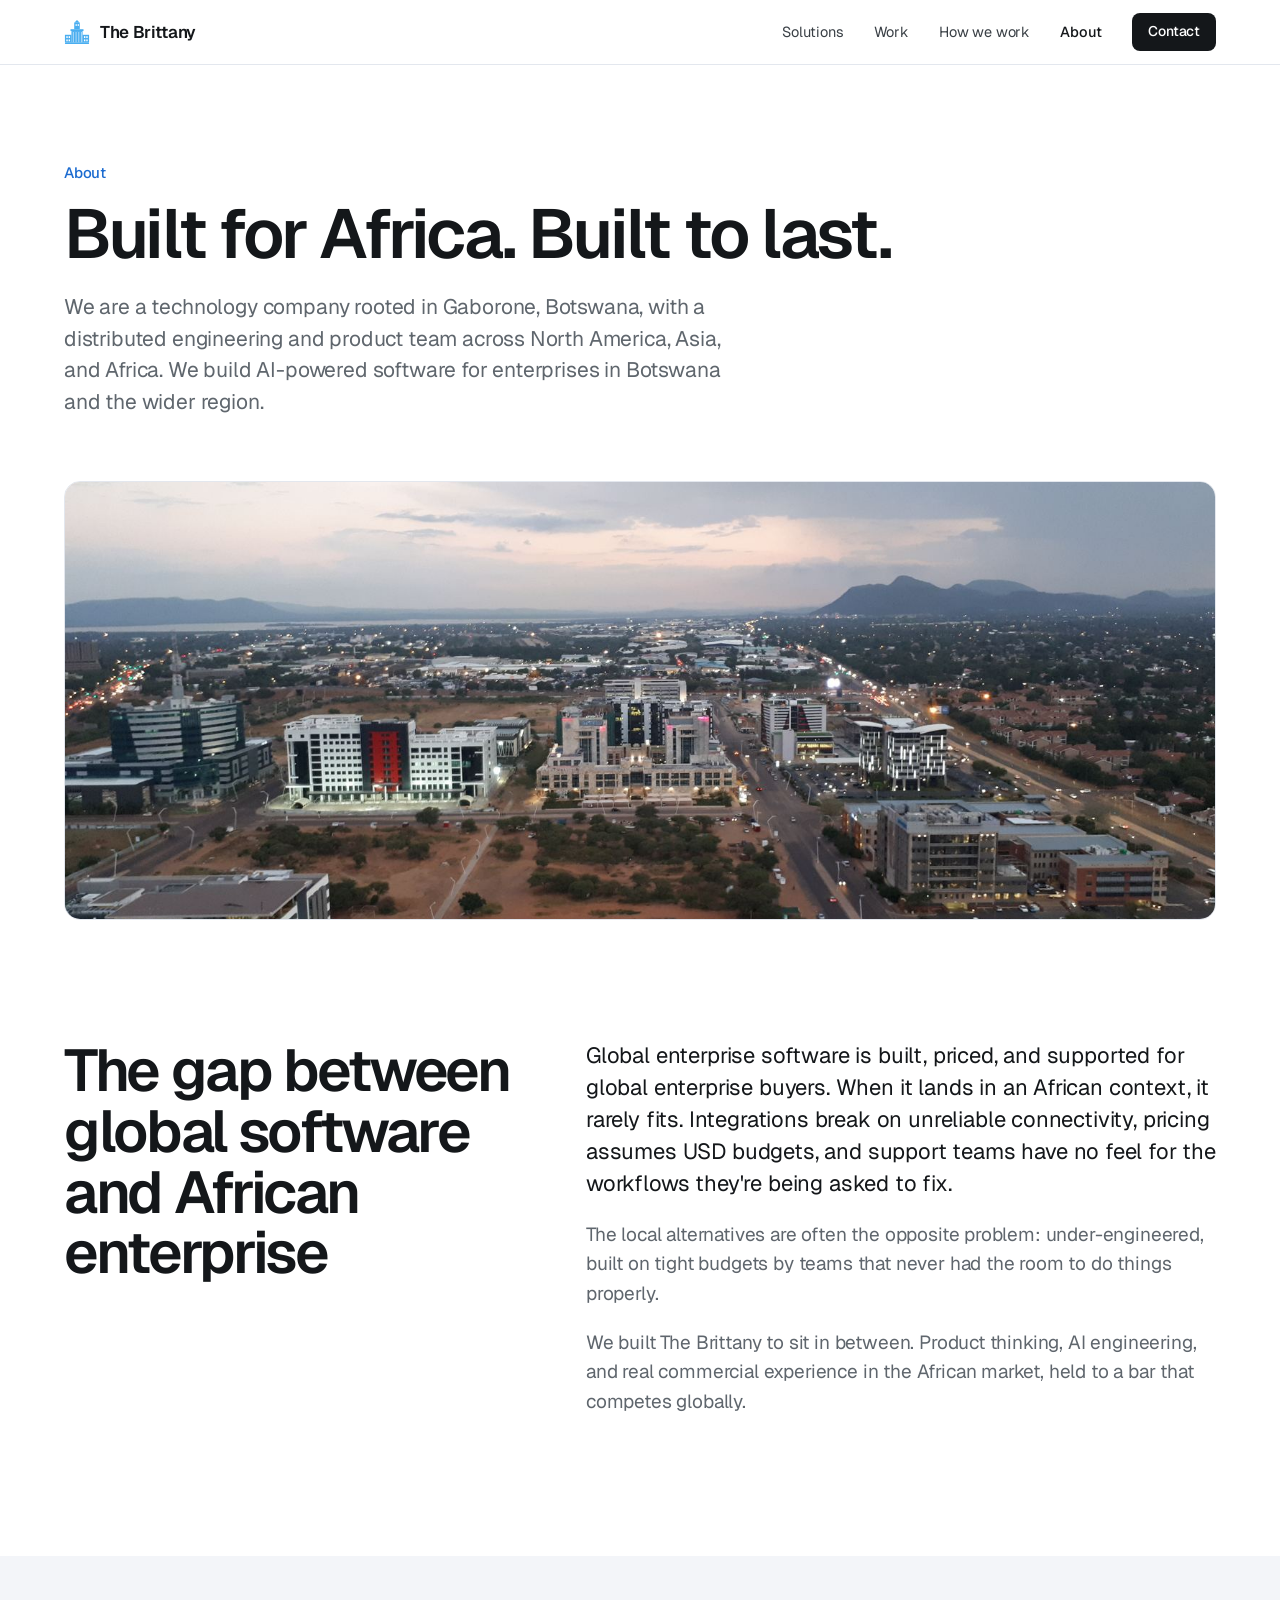
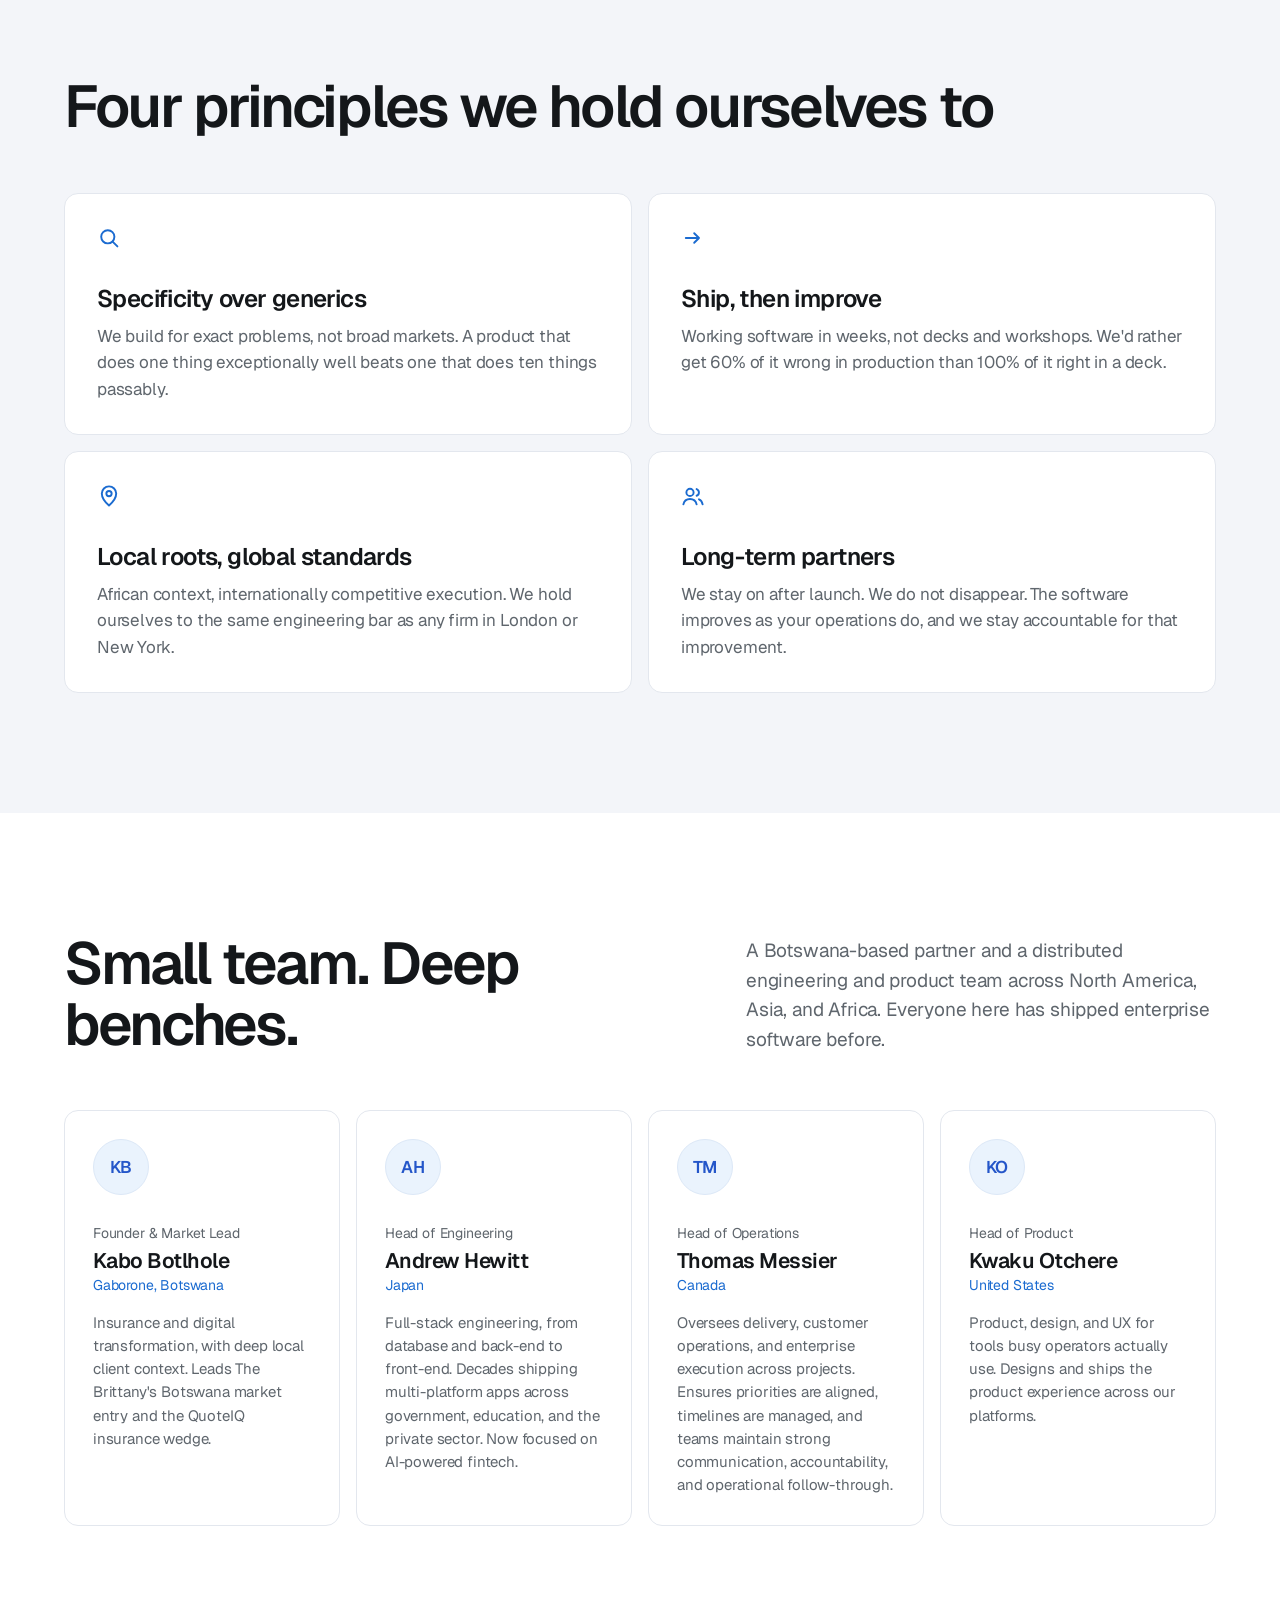
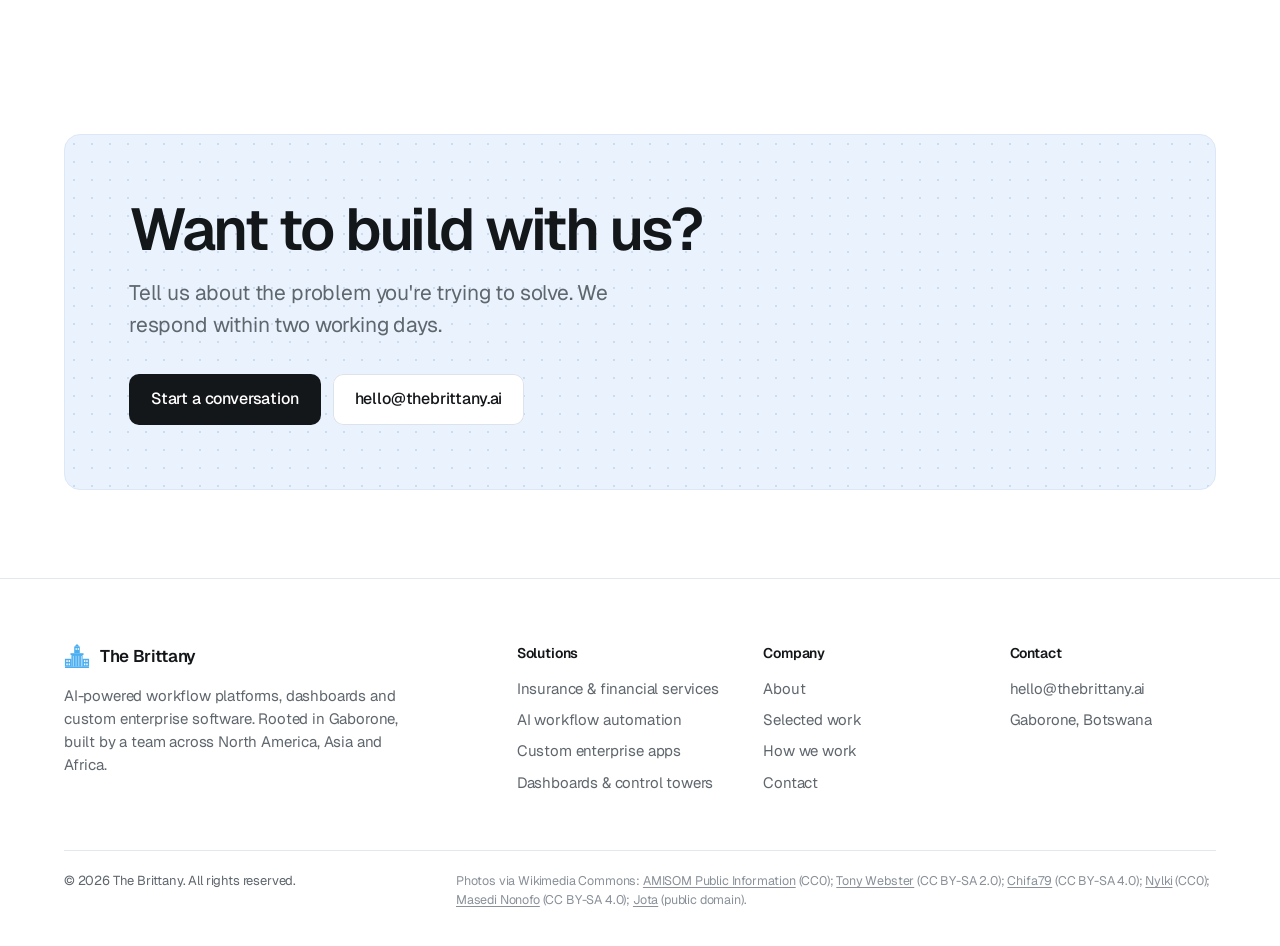
==== commit cdd34a92: "Remove unused border-post photo and its credit Co-Authored-By: Claude Opus 5.5 (1M context) <noreply" ====
--- a/about/index.html
+++ b/about/index.html
@@ -87,7 +87,7 @@
     </div>
     <div class="footer-bottom">
       <span>&copy; 2026 The Brittany. All rights reserved.</span>
-      <span class="credits">Photos via Wikimedia Commons: <a href="https://commons.wikimedia.org/wiki/File:2014_11_16_International_Somali_Banking_09_(15640555109).jpg">AMISOM Public Information</a> (CC0); <a href="https://commons.wikimedia.org/wiki/File:Staples,_Staple_Remover,_and_Paper_Documents_(45985597455).jpg">Tony Webster</a> (CC BY-SA 2.0); <a href="https://commons.wikimedia.org/wiki/File:Femme_au_travail_dans_un_centre_d%27appel.jpg">Chifa79</a> (CC BY-SA 4.0); <a href="https://commons.wikimedia.org/wiki/File:Control_room_of_BESSY_II,_2025-06-28.jpeg">Nylki</a> (CC0); <a href="https://commons.wikimedia.org/wiki/File:Truck_park_in_Ledumadumane.jpg">Masedi Nonofo</a> (CC BY-SA 4.0); <a href="https://commons.wikimedia.org/wiki/File:Gaborone,_Botswana_New_Development_CBD.jpg">Jota</a> (public domain); <a href="https://commons.wikimedia.org/wiki/File:Buitepos_border_post.jpg">Hp.Baumeler</a> (CC BY-SA 4.0).</span>
+      <span class="credits">Photos via Wikimedia Commons: <a href="https://commons.wikimedia.org/wiki/File:2014_11_16_International_Somali_Banking_09_(15640555109).jpg">AMISOM Public Information</a> (CC0); <a href="https://commons.wikimedia.org/wiki/File:Staples,_Staple_Remover,_and_Paper_Documents_(45985597455).jpg">Tony Webster</a> (CC BY-SA 2.0); <a href="https://commons.wikimedia.org/wiki/File:Femme_au_travail_dans_un_centre_d%27appel.jpg">Chifa79</a> (CC BY-SA 4.0); <a href="https://commons.wikimedia.org/wiki/File:Control_room_of_BESSY_II,_2025-06-28.jpeg">Nylki</a> (CC0); <a href="https://commons.wikimedia.org/wiki/File:Truck_park_in_Ledumadumane.jpg">Masedi Nonofo</a> (CC BY-SA 4.0); <a href="https://commons.wikimedia.org/wiki/File:Gaborone,_Botswana_New_Development_CBD.jpg">Jota</a> (public domain).</span>
     </div>
   </div>
 </footer>
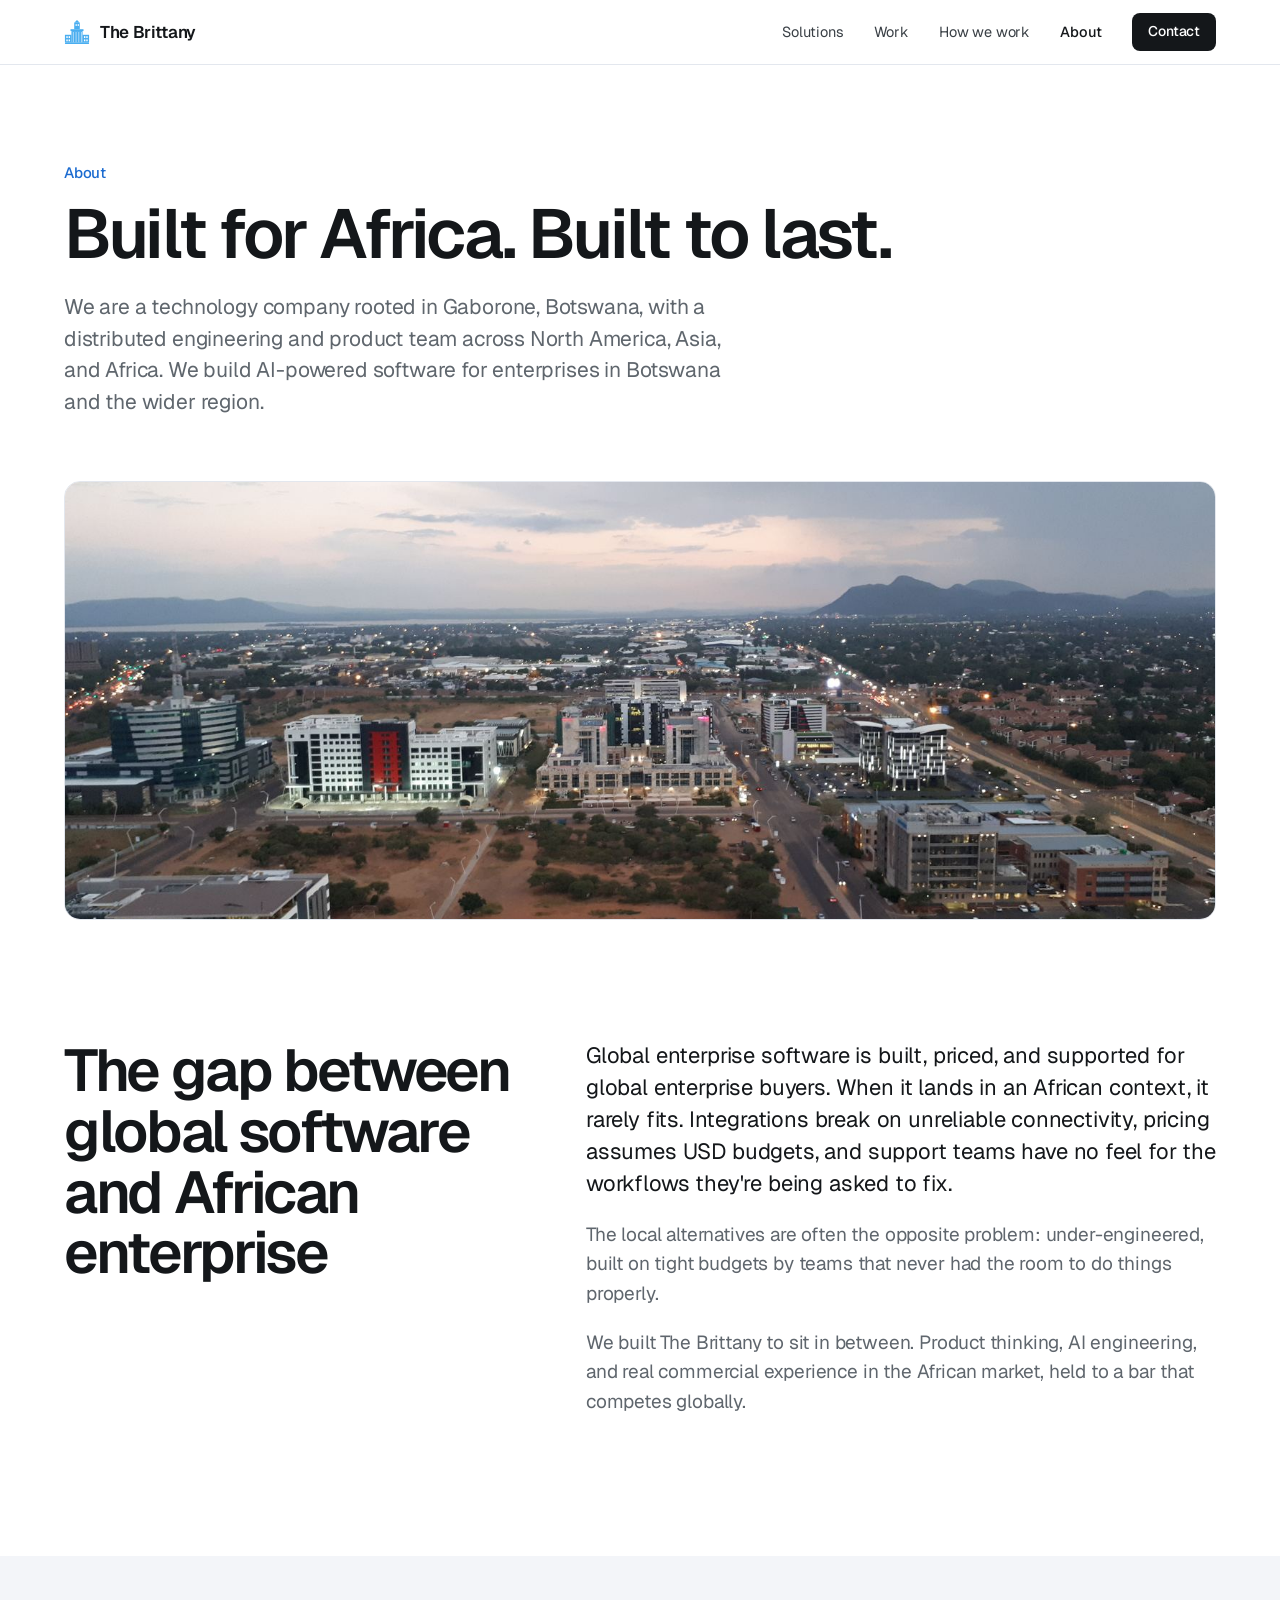
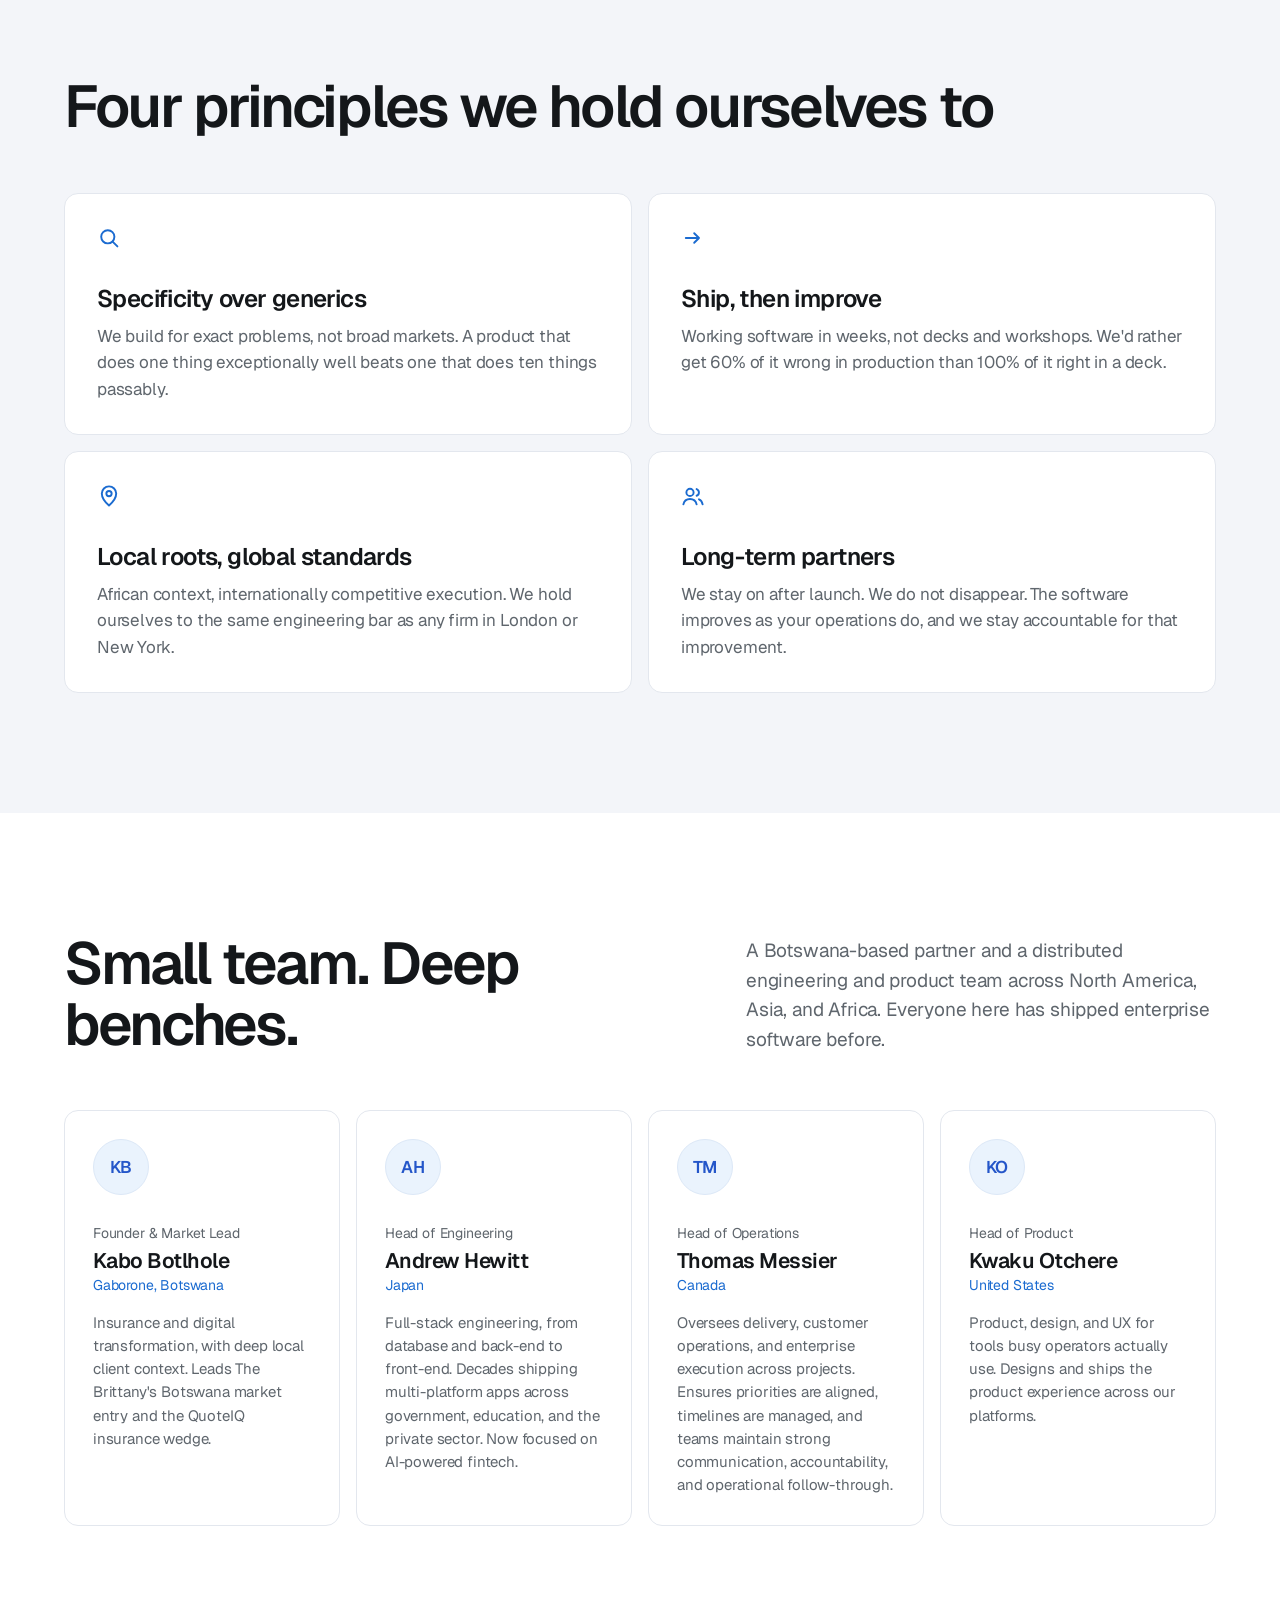
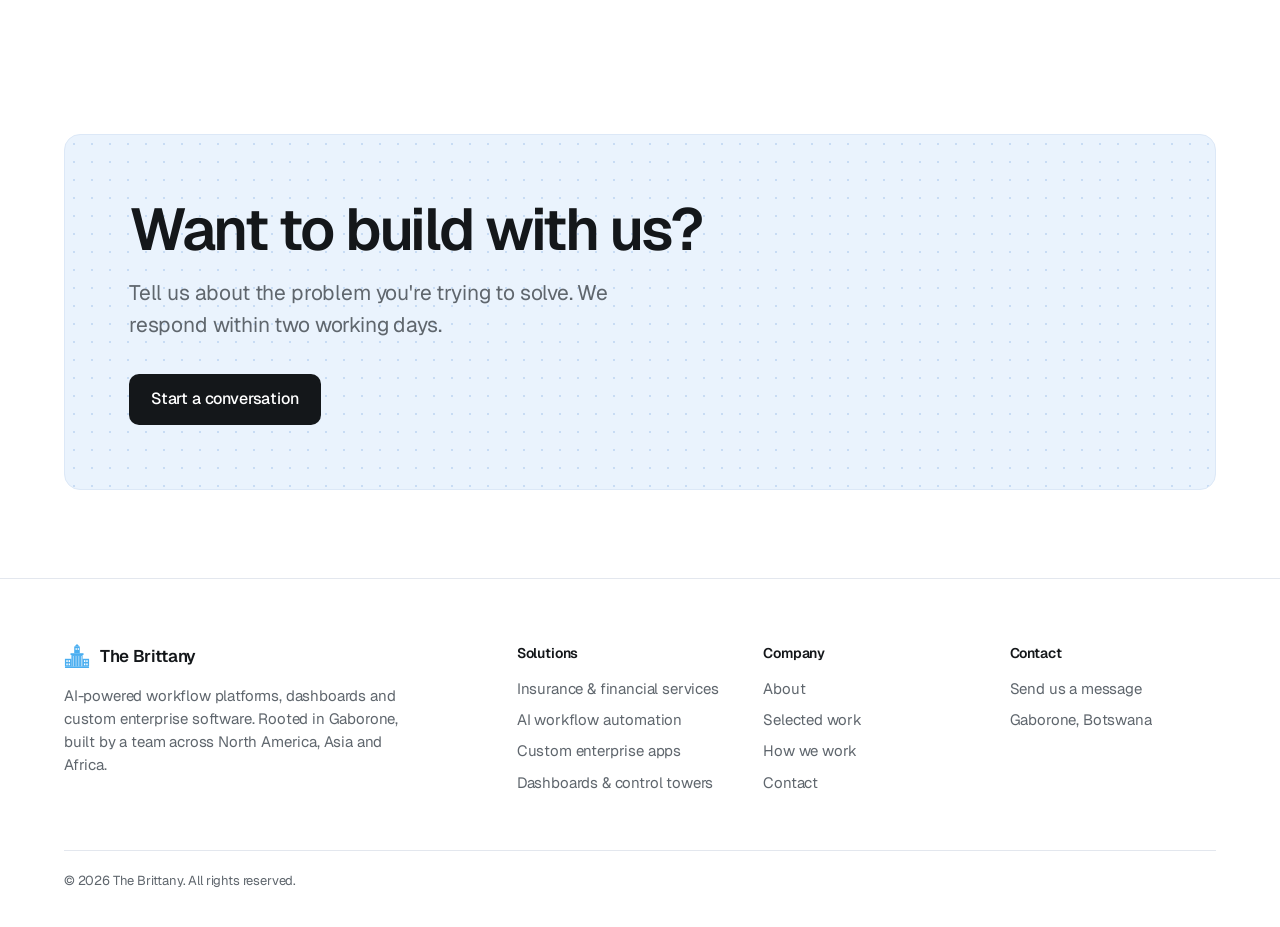
==== commit 682b0537: "Point contact links to the form and drop footer photo credits Remove every mention of hello@thebritt" ====
--- a/about/index.html
+++ b/about/index.html
@@ -73,7 +73,7 @@
   <div class="container">
     <div class="panel cta-panel">
       <div><h2 class="h1">Want to build with us?</h2><p class="lead">Tell us about the problem you're trying to solve. We respond within two working days.</p></div>
-      <div class="actions"><a class="btn" href="/contact/">Start a conversation</a><a class="btn btn-outline" href="mailto:hello@thebrittany.ai">hello@thebrittany.ai</a></div>
+      <div class="actions"><a class="btn" href="/contact/">Start a conversation</a></div>
     </div>
   </div>
 </section>
@@ -83,11 +83,10 @@
       <div><a class="logo" href="/"><svg class="mark" width="26" height="26" viewBox="0 0 28 28" aria-hidden="true"><rect x="1" y="25" width="26" height="2" rx=".5" fill="currentColor"/><rect x="1" y="17" width="7" height="8" fill="currentColor"/><rect x="2.5" y="18.5" width="1.5" height="2" fill="#fff" opacity="1"/><rect x="5" y="18.5" width="1.5" height="2" fill="#fff" opacity="1"/><rect x="2.5" y="22" width="1.5" height="2" fill="#fff" opacity="1"/><rect x="5" y="22" width="1.5" height="2" fill="#fff" opacity="1"/><rect x="20" y="17" width="7" height="8" fill="currentColor"/><rect x="21.5" y="18.5" width="1.5" height="2" fill="#fff" opacity="1"/><rect x="24" y="18.5" width="1.5" height="2" fill="#fff" opacity="1"/><rect x="21.5" y="22" width="1.5" height="2" fill="#fff" opacity="1"/><rect x="24" y="22" width="1.5" height="2" fill="#fff" opacity="1"/><rect x="8" y="13" width="12" height="12" fill="currentColor"/><rect x="9.5" y="14" width="1.2" height="11" fill="#fff" opacity="0.5"/><rect x="12.4" y="14" width="1.2" height="11" fill="#fff" opacity="0.5"/><rect x="15.3" y="14" width="1.2" height="11" fill="#fff" opacity="0.5"/><rect x="18.2" y="14" width="1.2" height="11" fill="#fff" opacity="0.5"/><rect x="7" y="11" width="14" height="2" fill="currentColor"/><rect x="11" y="4" width="6" height="7" fill="currentColor"/><rect x="12.5" y="5.5" width="1.2" height="2" fill="#fff" opacity="1"/><rect x="14.8" y="5.5" width="1.2" height="2" fill="#fff" opacity="1"/><polygon points="14,1 17,4 11,4" fill="currentColor"/></svg><span>The Brittany</span></a><p style="max-width:340px">AI-powered workflow platforms, dashboards and custom enterprise software. Rooted in Gaborone, built by a team across North America, Asia and Africa.</p></div>
       <div><h4>Solutions</h4><a href="/solutions/insurance-financial/">Insurance &amp; financial services</a><a href="/solutions/ai-workflow-automation/">AI workflow automation</a><a href="/solutions/custom-enterprise-apps/">Custom enterprise apps</a><a href="/solutions/dashboards-control-towers/">Dashboards &amp; control towers</a></div>
       <div><h4>Company</h4><a href="/about/">About</a><a href="/#work">Selected work</a><a href="/#how">How we work</a><a href="/contact/">Contact</a></div>
-      <div><h4>Contact</h4><a href="mailto:hello@thebrittany.ai">hello@thebrittany.ai</a><span>Gaborone, Botswana</span></div>
+      <div><h4>Contact</h4><a href="/contact/">Send us a message</a><span>Gaborone, Botswana</span></div>
     </div>
     <div class="footer-bottom">
       <span>&copy; 2026 The Brittany. All rights reserved.</span>
-      <span class="credits">Photos via Wikimedia Commons: <a href="https://commons.wikimedia.org/wiki/File:2014_11_16_International_Somali_Banking_09_(15640555109).jpg">AMISOM Public Information</a> (CC0); <a href="https://commons.wikimedia.org/wiki/File:Staples,_Staple_Remover,_and_Paper_Documents_(45985597455).jpg">Tony Webster</a> (CC BY-SA 2.0); <a href="https://commons.wikimedia.org/wiki/File:Femme_au_travail_dans_un_centre_d%27appel.jpg">Chifa79</a> (CC BY-SA 4.0); <a href="https://commons.wikimedia.org/wiki/File:Control_room_of_BESSY_II,_2025-06-28.jpeg">Nylki</a> (CC0); <a href="https://commons.wikimedia.org/wiki/File:Truck_park_in_Ledumadumane.jpg">Masedi Nonofo</a> (CC BY-SA 4.0); <a href="https://commons.wikimedia.org/wiki/File:Gaborone,_Botswana_New_Development_CBD.jpg">Jota</a> (public domain).</span>
     </div>
   </div>
 </footer>
--- a/styles.css
+++ b/styles.css
@@ -248,6 +248,7 @@
 .form-field input:focus,.form-field select:focus,.form-field textarea:focus{outline:2px solid var(--blue-deep);outline-offset:0;border-color:transparent}
 .form-field .hint{font-size:13px;color:var(--grey-2)}
 .form-field .err{font-size:13.5px;color:#C2362B}
+.form-error{font-size:14.5px;color:#C2362B;background:#FDF1F0;border:1px solid #F4CFCB;border-radius:10px;padding:12px 14px;margin-bottom:14px}
 .form-note{font-size:13.5px;color:var(--grey-2);margin-top:14px}
 .form-success .tick{width:48px;height:48px;border-radius:50%;background:var(--panel);border:1px solid var(--panel-line);color:var(--blue-ink);display:grid;place-items:center;margin-bottom:20px}
 .form-success .h2{margin-bottom:12px}
@@ -265,8 +266,6 @@
 .footer-grid a.logo{display:flex}
 .footer-grid a:hover{color:var(--fg)}
 .footer-bottom{margin-top:48px;padding-top:20px;border-top:1px solid var(--line);display:flex;justify-content:space-between;gap:32px;font-size:13px}
-.credits{max-width:760px;color:var(--grey-2);font-size:12.5px}
-.credits a{text-decoration:underline;text-underline-offset:2px}
 
 /* ---------- responsive ---------- */
 @media (max-width:1080px){
